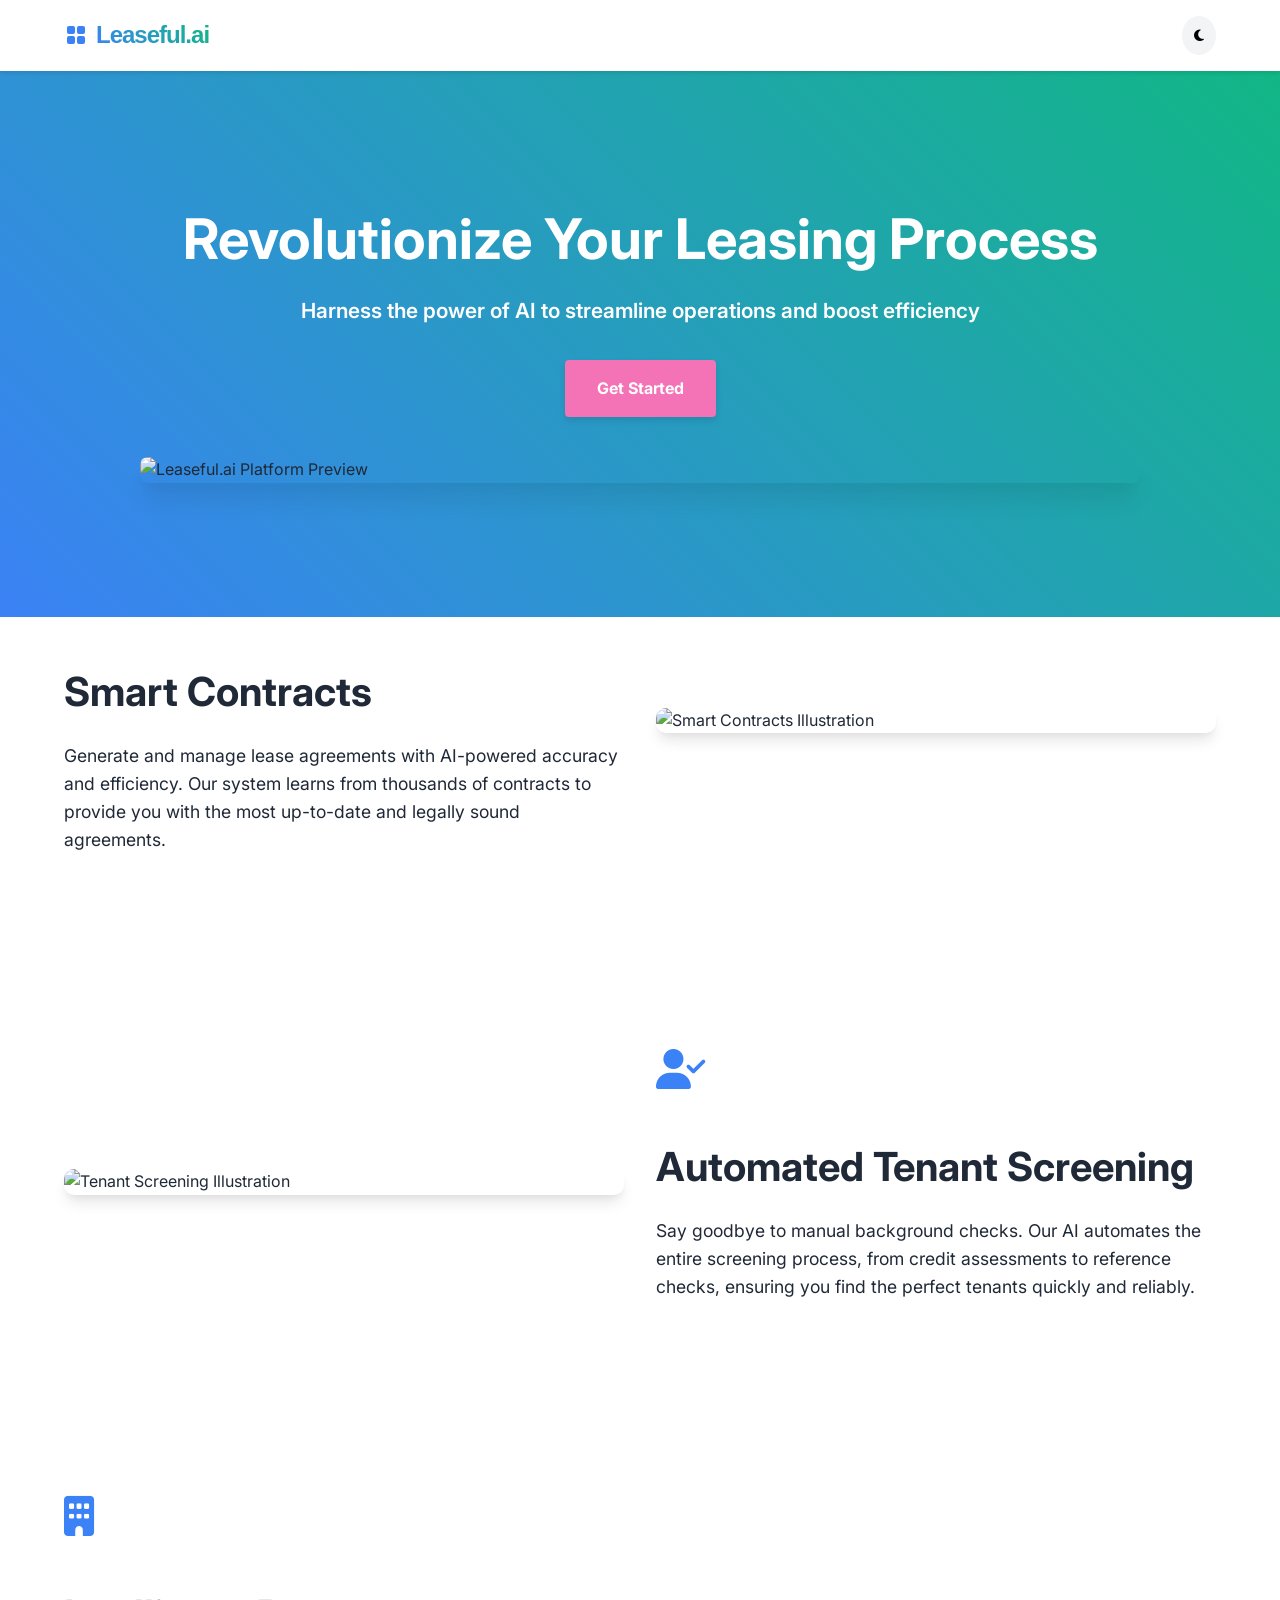
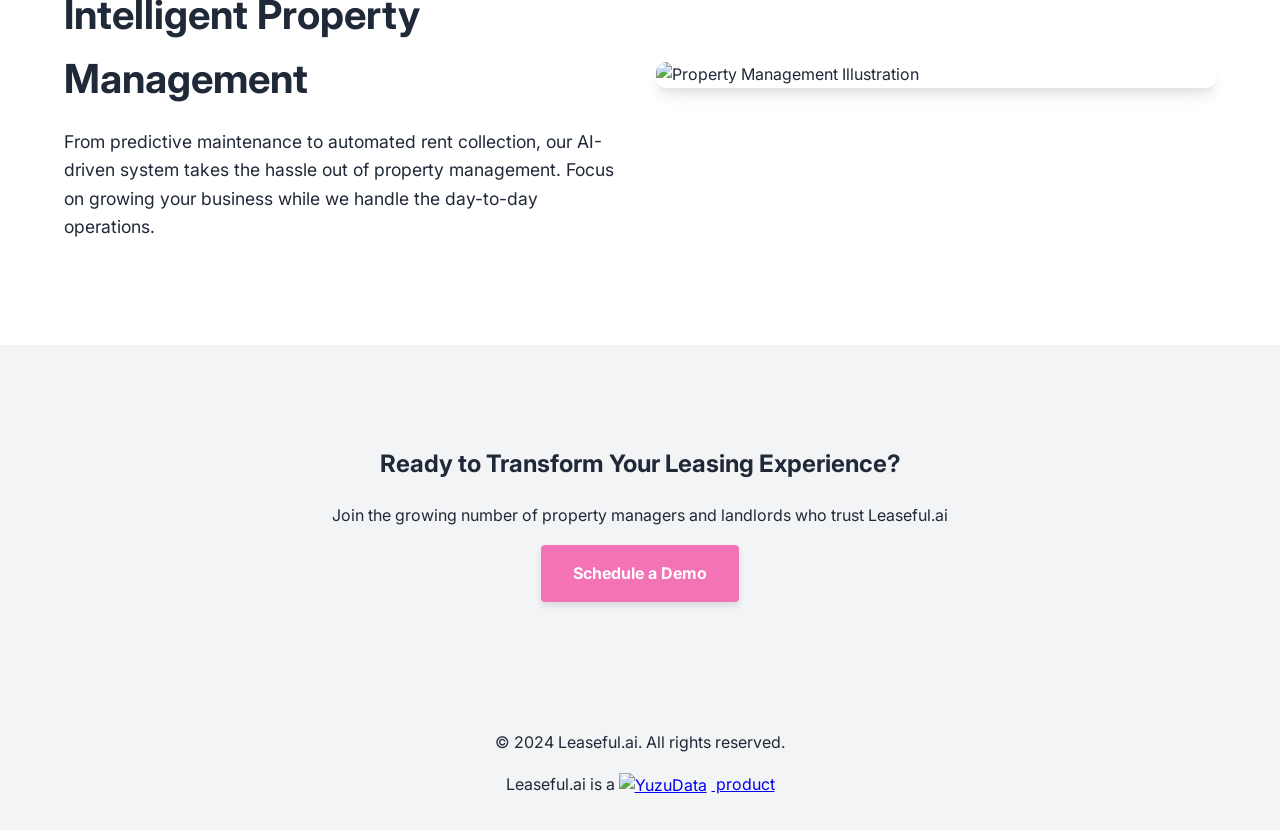
==== index.html @ 14f5ea48 "adding yuzu logo at bottom" ====
<!DOCTYPE html>
<html lang="en">
<head>
    <meta charset="UTF-8">
    <meta name="viewport" content="width=device-width, initial-scale=1.0">
    <title>Leaseful.ai - Revolutionizing Leasing with AI</title>
    <link href="https://fonts.googleapis.com/css2?family=Inter:wght@400;600;700&display=swap" rel="stylesheet">
    <link rel="stylesheet" href="https://cdnjs.cloudflare.com/ajax/libs/font-awesome/6.4.0/css/all.min.css">
    <link rel="stylesheet" href="leaseful_static.css">
</head>
<body>
    <header>
        <nav class="container">
            <div class="logo">
                <svg width="24" height="24" viewBox="0 0 24 24" fill="none" xmlns="https://www.w3.org/2000/svg">
                    <rect x="3" y="3" width="8" height="8" rx="2" fill="#3B82F6"/>
                    <rect x="13" y="3" width="8" height="8" rx="2" fill="#3B82F6" fillOpacity="0.6"/>
                    <rect x="3" y="13" width="8" height="8" rx="2" fill="#3B82F6" fillOpacity="0.6"/>
                    <rect x="13" y="13" width="8" height="8" rx="2" fill="#3B82F6" fillOpacity="0.3"/>
                </svg>
                <span class="logo-text">Leaseful.ai</span>
            </div>
            <button class="mobile-menu-toggle" aria-label="Toggle mobile menu">
                <i class="fas fa-bars"></i>
            </button>
            <div class="nav-links">
                <!-- <a href="#features">Features</a> -->
                <!-- <a href="#about">About</a> -->
                <!-- <a href="#pricing">Pricing</a> -->
                <!-- <a href="#contact">Contact</a> -->
            </div>
            <button id="darkModeToggle" aria-label="Toggle dark mode">
                <i class="fas fa-moon"></i>
            </button>
        </nav>
    </header>

    <main>
        <section class="hero">
            <div class="container hero-content">
                <h1>Revolutionize Your Leasing Process</h1>
                <p>Harness the power of AI to streamline operations and boost efficiency</p>
                <a href="#" class="cta-button">Get Started</a>
            </div>
        </section>

        <section class="platform-preview">
            <div class="container">
                <img src="https://placehold.co/1200x675?text=Leaseful.ai+Platform+Preview" alt="Leaseful.ai Platform Preview" class="platform-screenshot">
            </div>
        </section>

        <section id="features">
            <div class="container">

                <div class="feature">
                    <div class="feature-content">
                        <div class="feature-icon"><i class="fas fa-file-contract"></i></div>
                        <h2>Smart Contracts</h2>
                        <p>Generate and manage lease agreements with AI-powered accuracy and efficiency. Our system learns from thousands of contracts to provide you with the most up-to-date and legally sound agreements.</p>
                    </div>
                    <div class="feature-image">
                        <img src="https://placehold.co/600x400?text=Smart+Contracts+Illustration" alt="Smart Contracts Illustration">
                    </div>
                </div>

                <div class="feature">
                    <div class="feature-content">
                        <div class="feature-icon"><i class="fas fa-user-check"></i></div>
                        <h2>Automated Tenant Screening</h2>
                        <p>Say goodbye to manual background checks. Our AI automates the entire screening process, from credit assessments to reference checks, ensuring you find the perfect tenants quickly and reliably.</p>
                    </div>
                    <div class="feature-image">
                        <img src="https://placehold.co/600x400?text=Tenant+Screening+Illustration" alt="Tenant Screening Illustration">
                    </div>
                </div>

                <div class="feature">
                    <div class="feature-content">
                        <div class="feature-icon"><i class="fas fa-building"></i></div>
                        <h2>Intelligent Property Management</h2>
                        <p>From predictive maintenance to automated rent collection, our AI-driven system takes the hassle out of property management. Focus on growing your business while we handle the day-to-day operations.</p>
                    </div>
                    <div class="feature-image">
                        <img src="https://placehold.co/600x400?text=Property+Management+Illustration" alt="Property Management Illustration">
                    </div>
                </div>
            </div>
        </section>

        <section class="cta-section">
            <div class="container">
                <h2>Ready to Transform Your Leasing Experience?</h2>
                <p>Join the growing number of property managers and landlords who trust Leaseful.ai</p>
                <a href="#" class="cta-button">Schedule a Demo</a>
            </div>
        </section>
    </main>

    <footer>
        <div class="container">
            <p>&copy; 2024 Leaseful.ai. All rights reserved.</p>
        </div>
        <div class="footer-brand">
            <div class="container">
                Leaseful.ai is a <a href="https://yuzudata.com"><img src="leaseful_static/yuzu_logo_white.svg" alt="YuzuData" class="yuzu-logo"> product</a>
            </div>
        </div>
    </footer>

    <script>
        const darkModeToggle = document.getElementById('darkModeToggle');
        const icon = darkModeToggle.querySelector('i');
        const mobileMenuToggle = document.querySelector('.mobile-menu-toggle');
        const navLinks = document.querySelector('.nav-links');

        darkModeToggle.addEventListener('click', () => {
            document.body.classList.toggle('dark-mode');
            icon.classList.toggle('fa-moon');
            icon.classList.toggle('fa-sun');
        });

        mobileMenuToggle.addEventListener('click', () => {
            navLinks.classList.toggle('active');
        });

        // Close mobile menu when a link is clicked
        navLinks.querySelectorAll('a').forEach(link => {
            link.addEventListener('click', () => {
                navLinks.classList.remove('active');
            });
        });

        // Smooth scrolling for anchor links
        document.querySelectorAll('a[href^="#"]').forEach(anchor => {
            anchor.addEventListener('click', function (e) {
                e.preventDefault();
                document.querySelector(this.getAttribute('href')).scrollIntoView({
                    behavior: 'smooth'
                });
            });
        });
    </script>
</body>
</html>
---- leaseful_static.css ----
:root {
    --primary-color: #3B82F6;
    --secondary-color: #10B981;
    --accent-color: #F472B6;
    --bg-color: #ffffff;
    --text-color: #1F2937;
    --card-bg-color: #F3F4F6;
    --spacing-unit: 8px;
}
@import url('https://fonts.googleapis.com/css2?family=Montserrat:wght@700&display=swap');

.logo {
    display: flex;
    align-items: center;
    gap: 8px;
}

.logo-icon {
  color: #3B82F6; /* Adjust this color as needed */
}

.logo-text {
    font-family: 'Montserrat', sans-serif;
    font-weight: 700;
    font-size: 1.5rem;
    letter-spacing: -1px;
    background: linear-gradient(45deg, #3B82F6, #10B981);
    -webkit-background-clip: text;
    -webkit-text-fill-color: transparent;
    background-clip: text;
    color: transparent;
}

/* Optional: Add hover effect */
.logo:hover .logo-icon {
    transform: rotate(-5deg);
}

.logo:hover .logo-text {
    text-shadow: 1px 1px 1px rgba(0,0,0,0.1);
}

/* Transition for smooth hover effect */
.logo-icon, .logo-text {
    transition: all 0.3s ease;
}


/* Hover effect */
.logo:hover .logo-icon {
    transform: rotate(-5deg);
}

.logo:hover .logo-text {
    text-shadow: 1px 1px 1px rgba(0,0,0,0.1);
}

/* Transition for smooth hover effect */
.logo-icon, .logo-text {
    transition: all 0.3s ease;
}
body.dark-mode {
    --bg-color: #111827;
    --text-color: #F9FAFB;
    --card-bg-color: #1F2937;
}
body {
    font-family: 'Inter', sans-serif;
    background-color: var(--bg-color);
    color: var(--text-color);
    line-height: 1.6;
    margin: 0;
    padding: 0;
    transition: background-color 0.3s, color 0.3s;
}
.container {
    width: 90%;
    max-width: 1200px;
    margin: 0 auto;
    padding: 0 calc(var(--spacing-unit) * 2);
}
header {
    padding: calc(var(--spacing-unit) * 2) 0;
    position: fixed;
    width: 100%;
    top: 0;
    background-color: var(--bg-color);
    z-index: 1000;
    box-shadow: 0 2px 4px rgba(0,0,0,0.1);
}
nav {
    display: flex;
    justify-content: space-between;
    align-items: center;
}
.logo {
    color: var(--primary-color);
    font-size: 1.5rem;
    font-weight: bold;
}
.nav-links {
    display: flex;
    gap: calc(var(--spacing-unit) * 3);
}
.nav-links a {
    color: var(--text-color);
    text-decoration: none;
    transition: color 0.3s;
    font-weight: 600;
}
.nav-links a:hover {
    color: var(--primary-color);
}
#darkModeToggle {
    background-color: var(--card-bg-color);
    border: none;
    padding: calc(var(--spacing-unit) * 1.5);
    border-radius: 50%;
    cursor: pointer;
    transition: background-color 0.3s;
}
#darkModeToggle:hover {
    background-color: var(--secondary-color);
    color: white;
}
.hero {
    padding: calc(var(--spacing-unit) * 20) 0 calc(var(--spacing-unit) * 25);
    text-align: center;
    background: linear-gradient(45deg, var(--primary-color), var(--secondary-color));
    color: white;
    position: relative;
    overflow: visible;
}
.hero::before {
    content: "";
    position: absolute;
    top: 0;
    left: 0;
    right: 0;
    bottom: 0;
    background: url('data:image/svg+xml;utf8,<svg xmlns="https://www.w3.org/2000/svg" viewBox="0 0 100 100"><circle cx="50" cy="50" r="40" fill="rgba(255,255,255,0.1)"/></svg>') 0 0/100px 100px;
    opacity: 0.5;
    pointer-events: none;
}
.hero-content {
    position: relative;
    z-index: 1;
}
.hero h1, .hero p, .hero .cta-button {
    position: relative; /* Add this line */
    z-index: 1; /* Add this line */
}
.hero h1 {
    font-size: 3.5rem;
    margin-bottom: calc(var(--spacing-unit) * 2);
    font-weight: 700;
    line-height: 1.2;
}
.hero p {
    font-size: 1.3rem;
    margin-bottom: calc(var(--spacing-unit) * 4);
    font-weight: 600;
}
.cta-button {
    display: inline-block;
    background-color: var(--accent-color);
    color: white;
    padding: calc(var(--spacing-unit) * 2) calc(var(--spacing-unit) * 4);
    text-decoration: none;
    border-radius: 0.25rem;
    transition: all 0.3s;
    font-weight: bold;
    box-shadow: 0 4px 6px rgba(0,0,0,0.1);
}
.cta-button:hover {
    background-color: #E11D48;
    transform: translateY(-2px);
    box-shadow: 0 6px 8px rgba(0,0,0,0.15);
}
.platform-preview {
    position: relative;
    z-index: 10;
    margin-top: calc(var(--spacing-unit) * -20); /* Pull the image up into the hero section */
}

.platform-screenshot {
    width: 100%;
    max-width: 1000px;
    height: auto;
    border-radius: 8px;
    box-shadow: 0 20px 25px -5px rgba(0, 0, 0, 0.1), 0 10px 10px -5px rgba(0, 0, 0, 0.04);
    transition: transform 0.3s ease-in-out;
    display: block; /* Ensure it's a block-level element */
    margin: 0 auto; /* Center the image */
}

.platform-screenshot:hover {
    transform: translateY(-10px);
}
.feature {
    display: flex;
    align-items: center;
    padding: calc(var(--spacing-unit) * 10) 0;
    max-width: 1200px;
    margin: 0 auto;
    gap: calc(var(--spacing-unit) * 4); /* Add space between content and image */
}
.feature:nth-child(even) {
    flex-direction: row-reverse;
}
.feature-content, .feature-image {
    flex: 1;
    max-width: 50%;
}
.feature-image img {
    max-width: 100%;
    height: auto;
    display: block;
    border-radius: 10px;
    box-shadow: 0 10px 15px -3px rgba(0, 0, 0, 0.1), 0 4px 6px -2px rgba(0, 0, 0, 0.05);
    transition: transform 0.3s ease-in-out;
}
.feature-image img:hover {
    transform: scale(1.05);
}
.feature h2 {
    font-size: 2.5rem;
    margin-bottom: calc(var(--spacing-unit) * 2);
    font-weight: 700;
}
.feature p {
    font-size: 1.1rem;
    margin-bottom: calc(var(--spacing-unit) * 3);
}
.feature-icon {
    font-size: 2.5rem;
    color: var(--primary-color);
    margin-bottom: calc(var(--spacing-unit) * 2);
}
.cta-section {
    background-color: var(--card-bg-color);
    padding: calc(var(--spacing-unit) * 10) 0;
    text-align: center;
}
footer {
    background-color: var(--card-bg-color);
    padding: calc(var(--spacing-unit) * 4) 0;
    text-align: center;
}
.mobile-menu-toggle {
    display: none;
    background: none;
    border: none;
    font-size: 1.5rem;
    color: var(--text-color);
    cursor: pointer;
}
.footer-brand img.yuzu-logo {
    height: 10px; 
    width: auto; 
    margin-right: 5px;
    vertical-align: middle;
}

@media (max-width: 768px) {
    .nav-links {
        display: none;
        flex-direction: column;
        position: absolute;
        top: 100%;
        left: 0;
        right: 0;
        background-color: var(--bg-color);
        padding: calc(var(--spacing-unit) * 2);
        box-shadow: 0 4px 6px rgba(0,0,0,0.1);
    }
    .nav-links.active {
        display: flex;
    }
    .mobile-menu-toggle {
        display: block;
    }
    .hero {
        padding: calc(var(--spacing-unit) * 15) 0 calc(var(--spacing-unit) * 20);
    }
    .hero h1 {
        font-size: 2.5rem;
    }
    .hero p {
        font-size: 1.1rem;
    }
}


@media (max-width: 768px) {
    .platform-preview {
        margin-top: -25px; /* Further reduced for mobile */
        margin-bottom: 25px;
    }
}
@media (max-width: 768px) {
    .feature {
        flex-direction: column;
        padding: calc(var(--spacing-unit) * 5) 0;
    }

    .feature:nth-child(even) {
        flex-direction: column;
    }

    .feature-content, .feature-image {
        max-width: 100%;
        padding: calc(var(--spacing-unit) * 2) 0;
    }
}
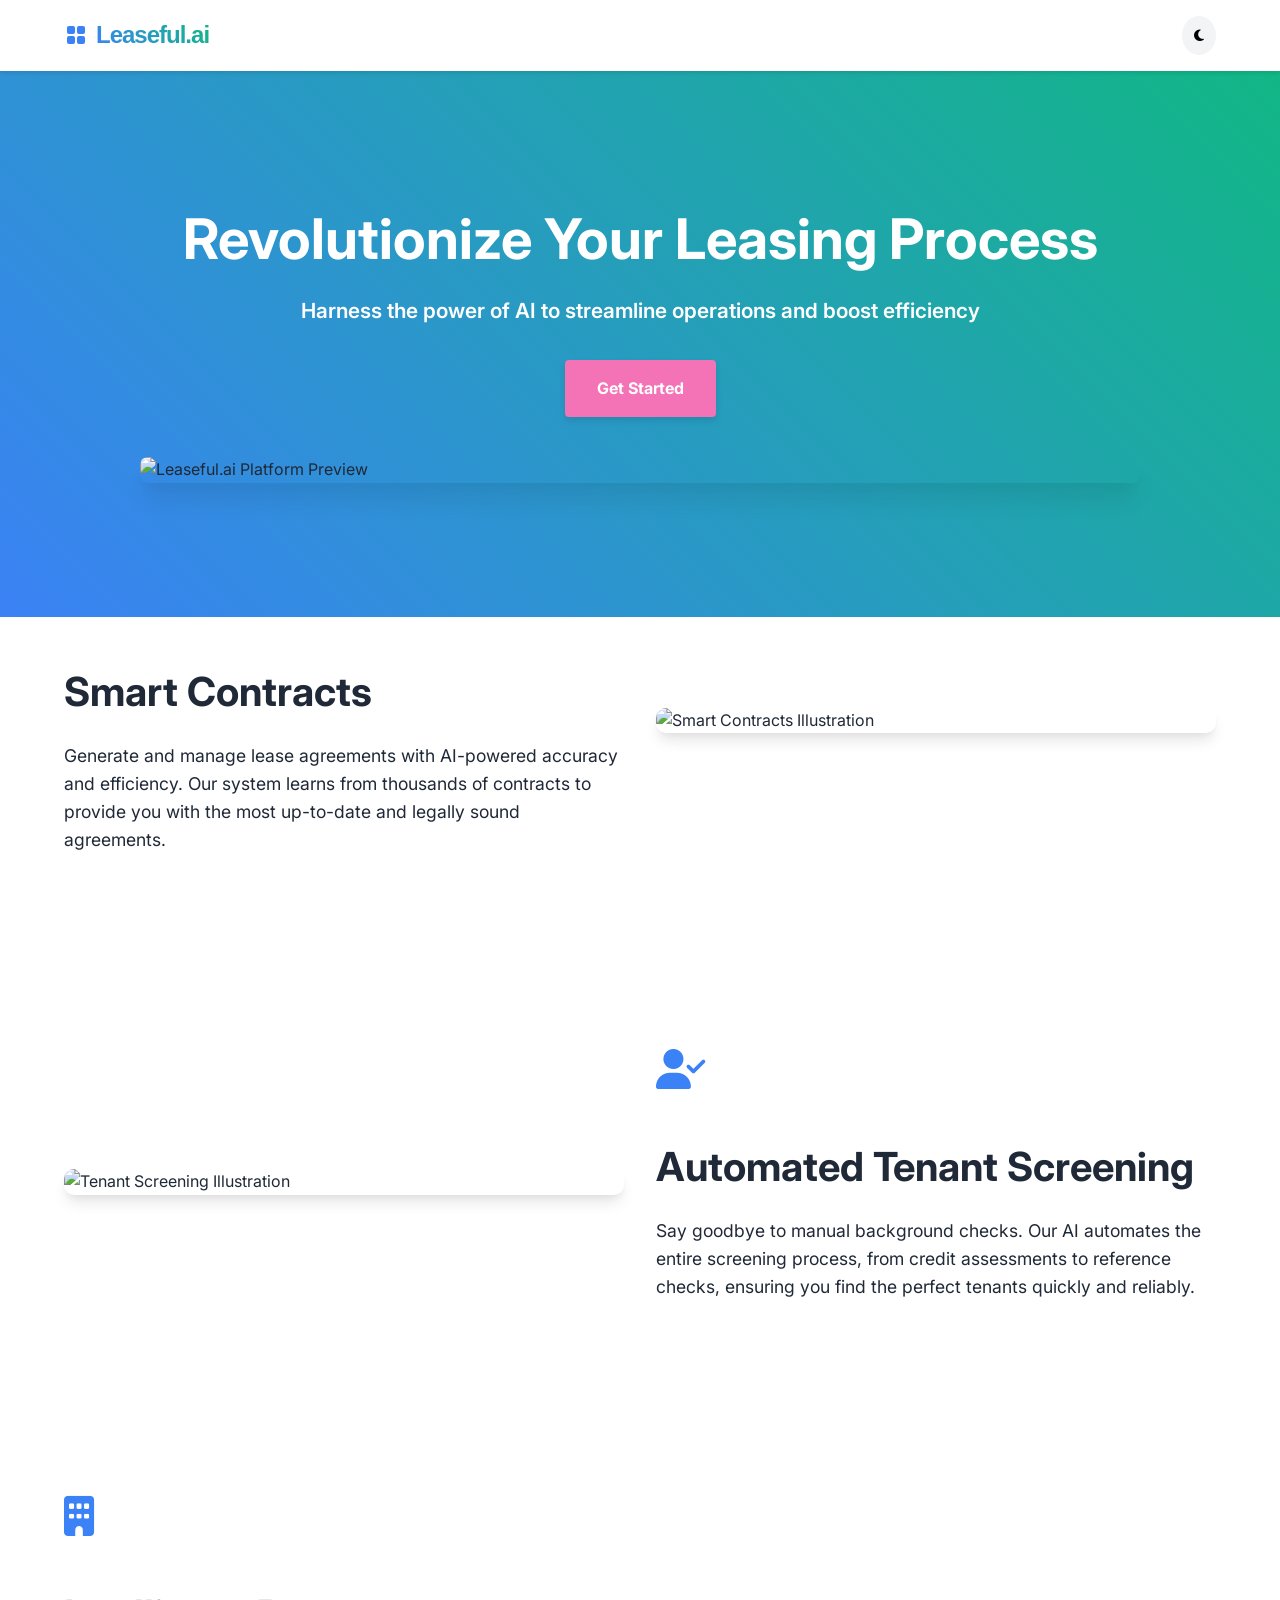
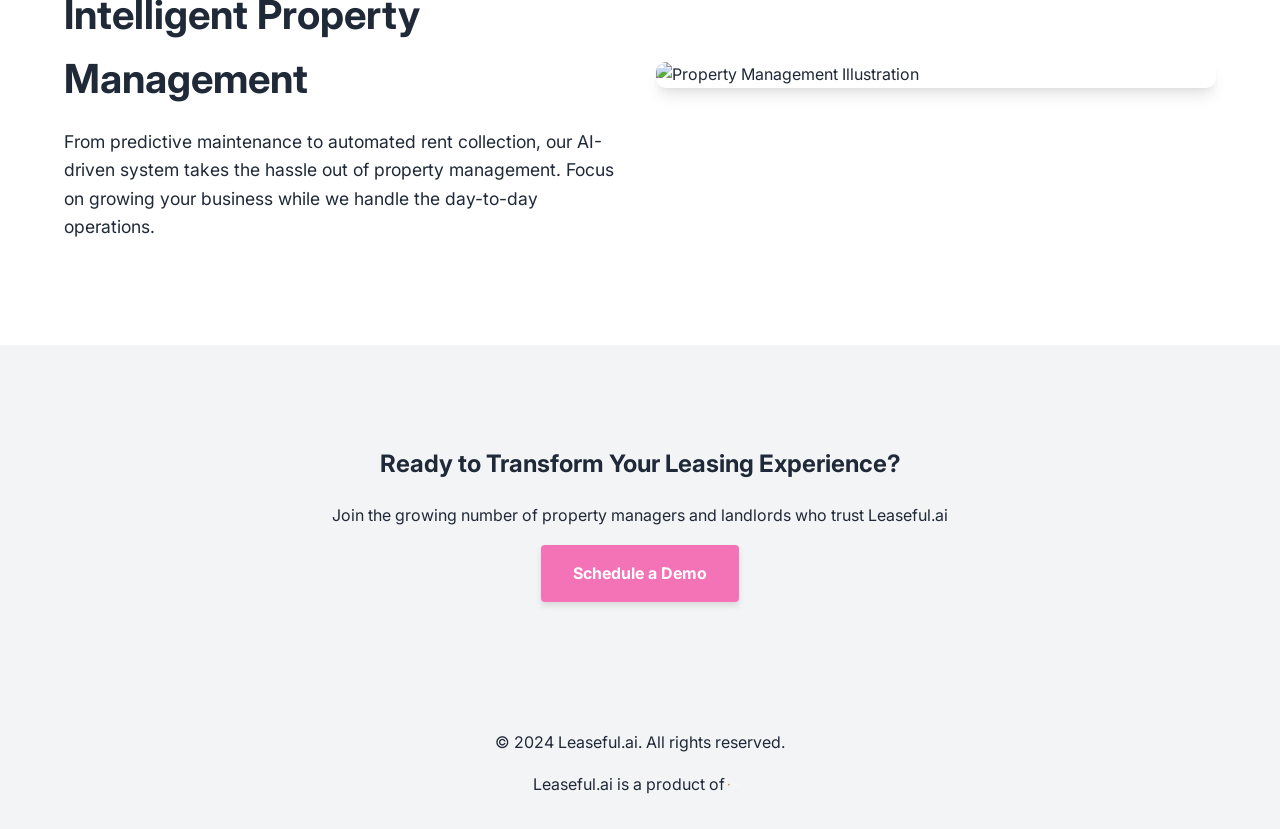
==== commit 5a35d9ab: "fix to yuzu logo" ====
--- a/index.html
+++ b/index.html
@@ -103,7 +103,7 @@
         </div>
         <div class="footer-brand">
             <div class="container">
-                Leaseful.ai is a <a href="https://yuzudata.com"><img src="leaseful_static/yuzu_logo_white.svg" alt="YuzuData" class="yuzu-logo"> product</a>
+                Leaseful.ai is a product of<a href="https://yuzudata.com"><img src="yuzu_logo_white.svg" alt="YuzuData" class="yuzu-logo"></a>
             </div>
         </div>
     </footer>
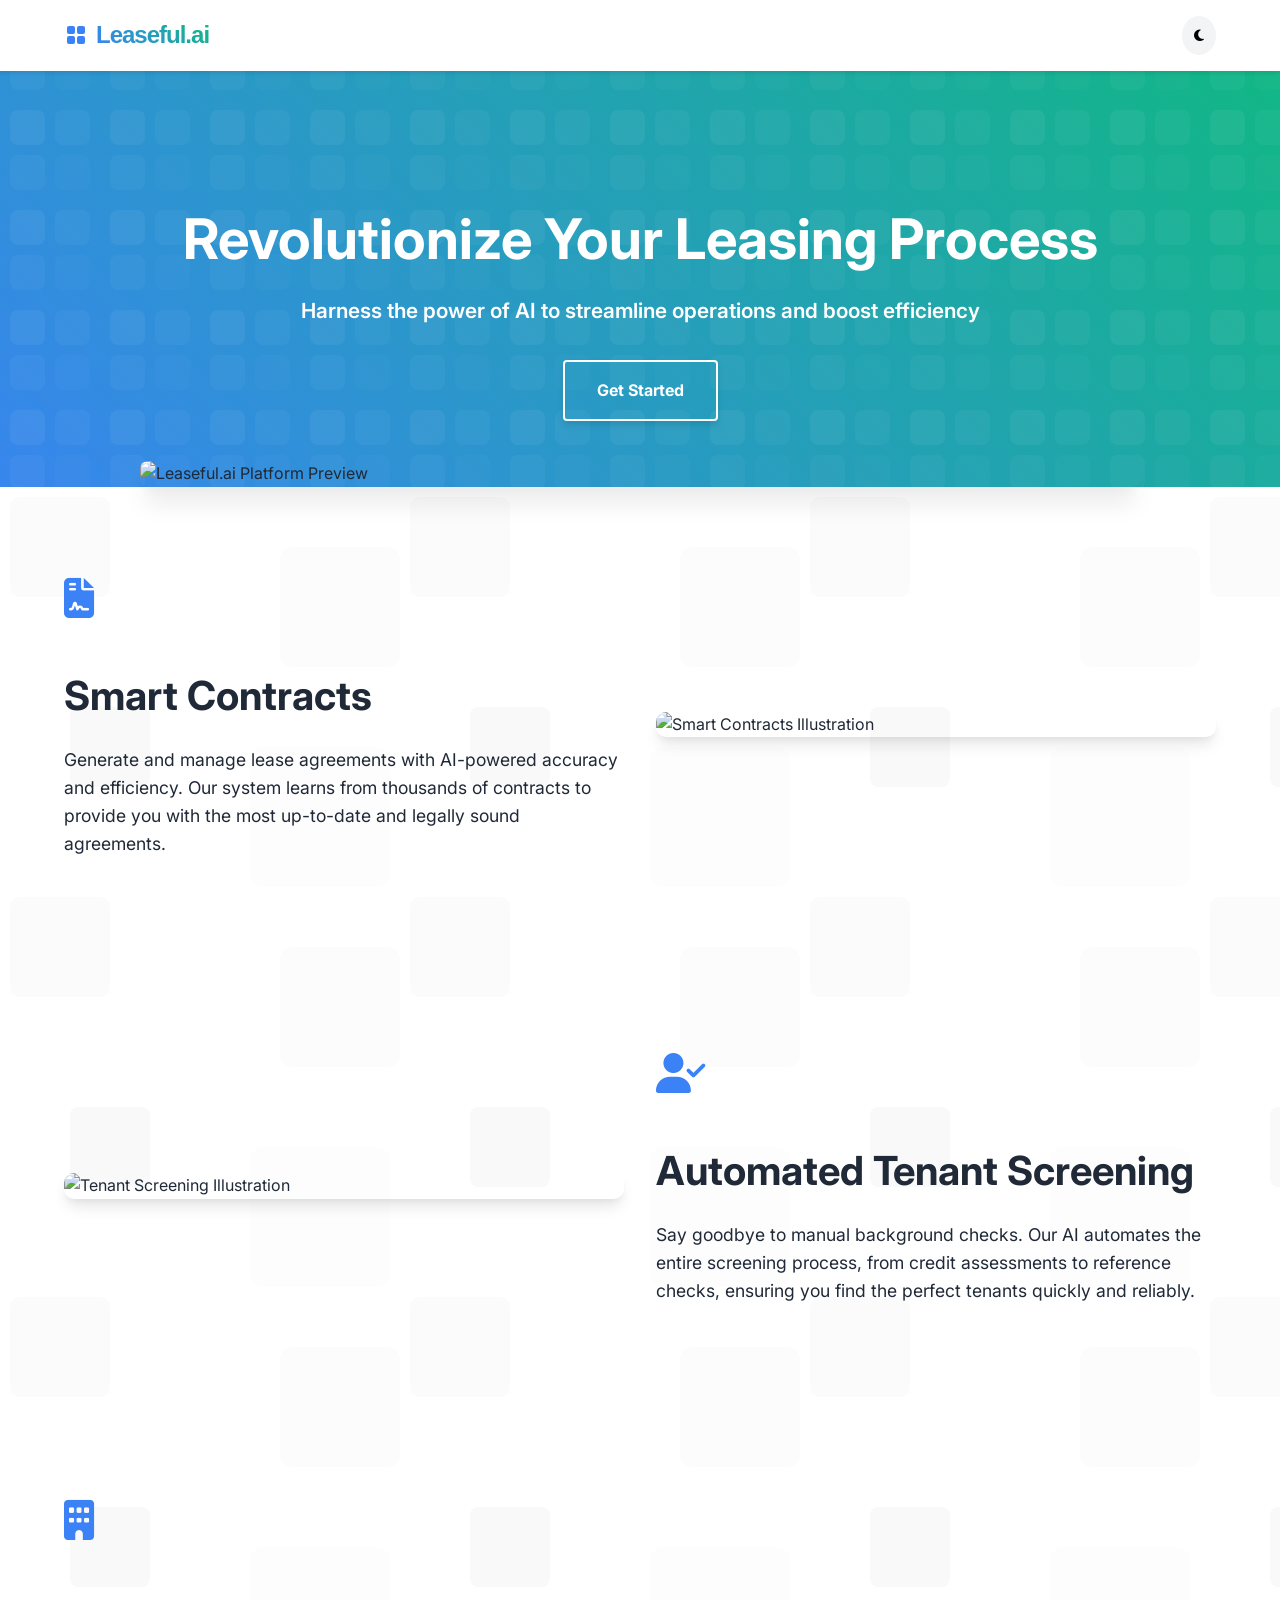
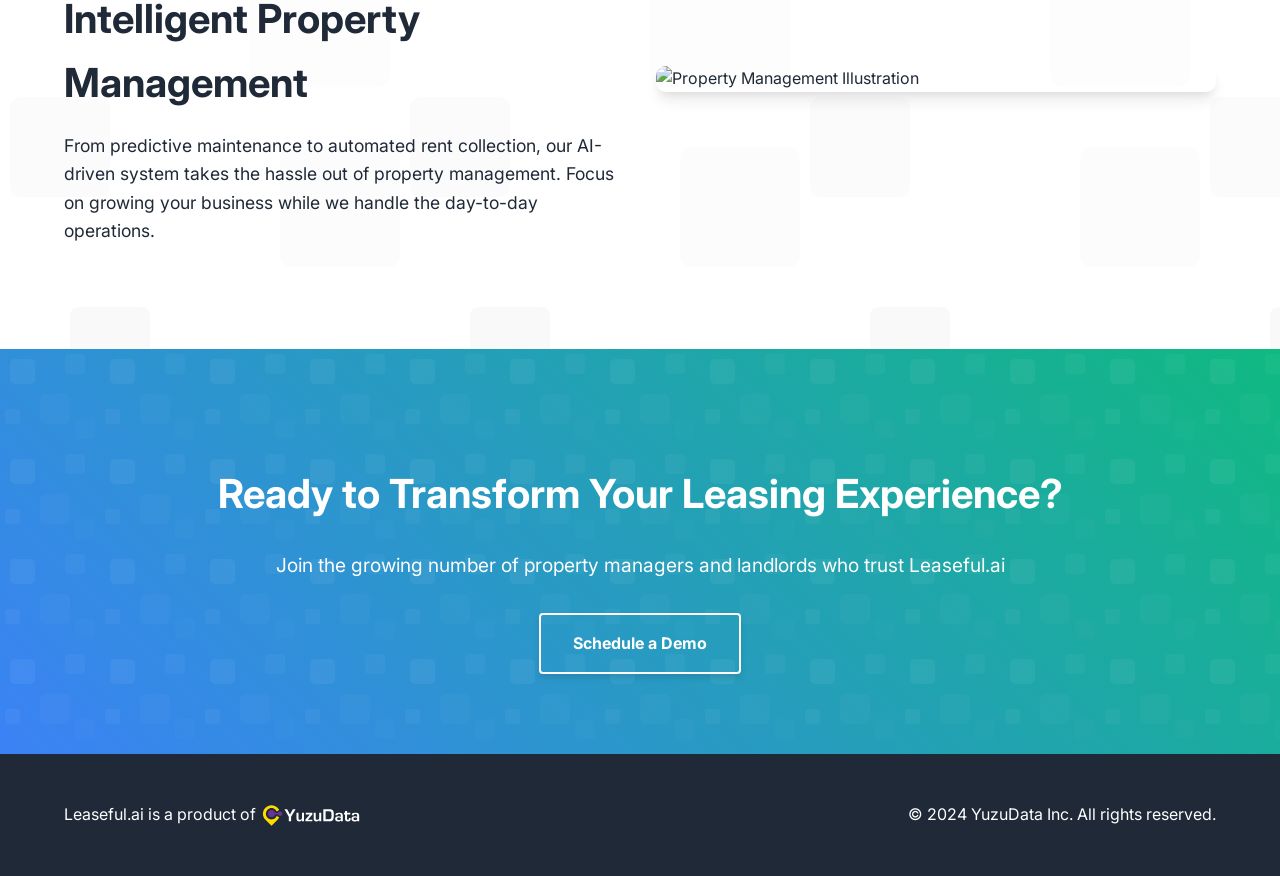
==== commit bc294299: "design updates to footer, background, and more" ====
--- a/index.html
+++ b/index.html
@@ -50,7 +50,7 @@
             </div>
         </section>
 
-        <section id="features">
+        <section id="features" class="features-section">
             <div class="container">
 
                 <div class="feature">
@@ -96,18 +96,23 @@
             </div>
         </section>
     </main>
-
     <footer>
-        <div class="container">
-            <p>&copy; 2024 Leaseful.ai. All rights reserved.</p>
-        </div>
+        <!-- <div class="footer-main">
+            <div class="container">
+                <p>Made with ❤️ in San Francisco</p>
+            </div>
+        </div> -->
         <div class="footer-brand">
             <div class="container">
-                Leaseful.ai is a product of<a href="https://yuzudata.com"><img src="yuzu_logo_white.svg" alt="YuzuData" class="yuzu-logo"></a>
+                <div class="footer-brand-item">
+                    Leaseful.ai is a product of<a href="https://yuzudata.com"><img src="yuzu_logo_white.svg" alt="YuzuData" class="yuzu-logo"></a>
+                </div>
+                <div class="footer-brand-item">
+                    <p>&copy; 2024 YuzuData Inc. All rights reserved.</p>
+                </div>
             </div>
         </div>
     </footer>
-
     <script>
         const darkModeToggle = document.getElementById('darkModeToggle');
         const icon = darkModeToggle.querySelector('i');
--- a/leaseful_static.css
+++ b/leaseful_static.css
@@ -131,6 +131,7 @@
     position: relative;
     overflow: visible;
 }
+
 .hero::before {
     content: "";
     position: absolute;
@@ -138,13 +139,15 @@
     left: 0;
     right: 0;
     bottom: 0;
-    background: url('data:image/svg+xml;utf8,<svg xmlns="https://www.w3.org/2000/svg" viewBox="0 0 100 100"><circle cx="50" cy="50" r="40" fill="rgba(255,255,255,0.1)"/></svg>') 0 0/100px 100px;
+    background-image: url("bkg_ptn_1.svg");
+    background-size: 100px 100px;
     opacity: 0.5;
-    pointer-events: none;
-}
-.hero-content {
-    position: relative;
     z-index: 1;
+}
+
+.hero .container {
+    position: relative;
+    z-index: 2;
 }
 .hero h1, .hero p, .hero .cta-button {
     position: relative; /* Add this line */
@@ -197,6 +200,30 @@
 .platform-screenshot:hover {
     transform: translateY(-10px);
 }
+
+.features-section {
+    position: relative;
+    background-color: var(--bg-color);
+    overflow: hidden;
+}
+
+.features-section::before {
+    content: "";
+    position: absolute;
+    top: 0;
+    left: 0;
+    right: 0;
+    bottom: 0;
+    background-image: url("bkg_ptn_5.svg");
+    background-size: 400px 400px;
+    opacity: 0.7;
+    z-index: 1;
+}
+
+.features-section .container {
+    position: relative;
+    z-index: 2;
+}
 .feature {
     display: flex;
     align-items: center;
@@ -238,15 +265,103 @@
     margin-bottom: calc(var(--spacing-unit) * 2);
 }
 .cta-section {
-    background-color: var(--card-bg-color);
+    background: linear-gradient(45deg, var(--primary-color), var(--secondary-color));
+    color: white;
     padding: calc(var(--spacing-unit) * 10) 0;
     text-align: center;
-}
-footer {
+    position: relative;
+    overflow: hidden;
+}
+
+.cta-section::before {
+    content: "";
+    position: absolute;
+    top: 0;
+    left: 0;
+    right: 0;
+    bottom: 0;
+    background-image: url("bkg_ptn_4.svg");
+    background-size: 100px 100px;
+    opacity: 0.5;
+    z-index: 1;
+}
+
+.cta-section .container {
+    position: relative;
+    z-index: 2;
+}
+
+.cta-section h2 {
+    font-size: 2.5rem;
+    margin-bottom: calc(var(--spacing-unit) * 3);
+}
+
+.cta-section p {
+    font-size: 1.2rem;
+    margin-bottom: calc(var(--spacing-unit) * 4);
+}
+
+.cta-button {
+    display: inline-block;
+    background-color: transparent;
+    color: white;
+    padding: calc(var(--spacing-unit) * 2) calc(var(--spacing-unit) * 4);
+    text-decoration: none;
+    border-radius: 0.25rem;
+    transition: all 0.3s;
+    font-weight: bold;
+    border: 2px solid white;
+    box-shadow: 0 4px 6px rgba(0,0,0,0.1);
+}
+
+.cta-button:hover {
+    background-color: rgba(255,255,255,0.1);
+    transform: translateY(-2px);
+    box-shadow: 0 6px 8px rgba(0,0,0,0.15);
+}
+.footer-main {
     background-color: var(--card-bg-color);
     padding: calc(var(--spacing-unit) * 4) 0;
     text-align: center;
 }
+.footer-brand {
+    background-color:#1F2937;
+    color:white;
+    padding: calc(var(--spacing-unit) * 4) 0;
+}
+.footer-brand .container {
+    display: flex;
+    justify-content: space-between;
+    align-items: center;
+}
+
+.footer-brand-item {
+    flex: 1;
+    display:flex;
+    align-items: center;
+    gap: 5px;
+}
+.footer-brand-item:first-child {
+    justify-content: flex-start;
+}
+.footer-brand-item:last-child {
+    justify-content: flex-end;
+}
+.footer-brand a {
+    color: var(--bg-color);
+    text-decoration: none;
+    display: inline-flex;
+    align-items: center;
+}
+.footer-brand img.yuzu-logo {
+    height: 35px;
+    width: auto;
+    vertical-align: middle;
+    margin-left: -15px;
+}
+
+
+
 .mobile-menu-toggle {
     display: none;
     background: none;
@@ -255,12 +370,7 @@
     color: var(--text-color);
     cursor: pointer;
 }
-.footer-brand img.yuzu-logo {
-    height: 10px; 
-    width: auto; 
-    margin-right: 5px;
-    vertical-align: middle;
-}
+
 
 @media (max-width: 768px) {
     .nav-links {
@@ -312,4 +422,16 @@
         max-width: 100%;
         padding: calc(var(--spacing-unit) * 2) 0;
     }
+}
+@media (max-width: 768px) {
+    .footer-brand .container {
+        flex-direction: column;
+        gap: calc(var(--spacing-unit) * 2);
+    }
+
+    .footer-brand-item,
+    .footer-brand-item:first-child,
+    .footer-brand-item:last-child {
+        text-align: center;
+    }
 }
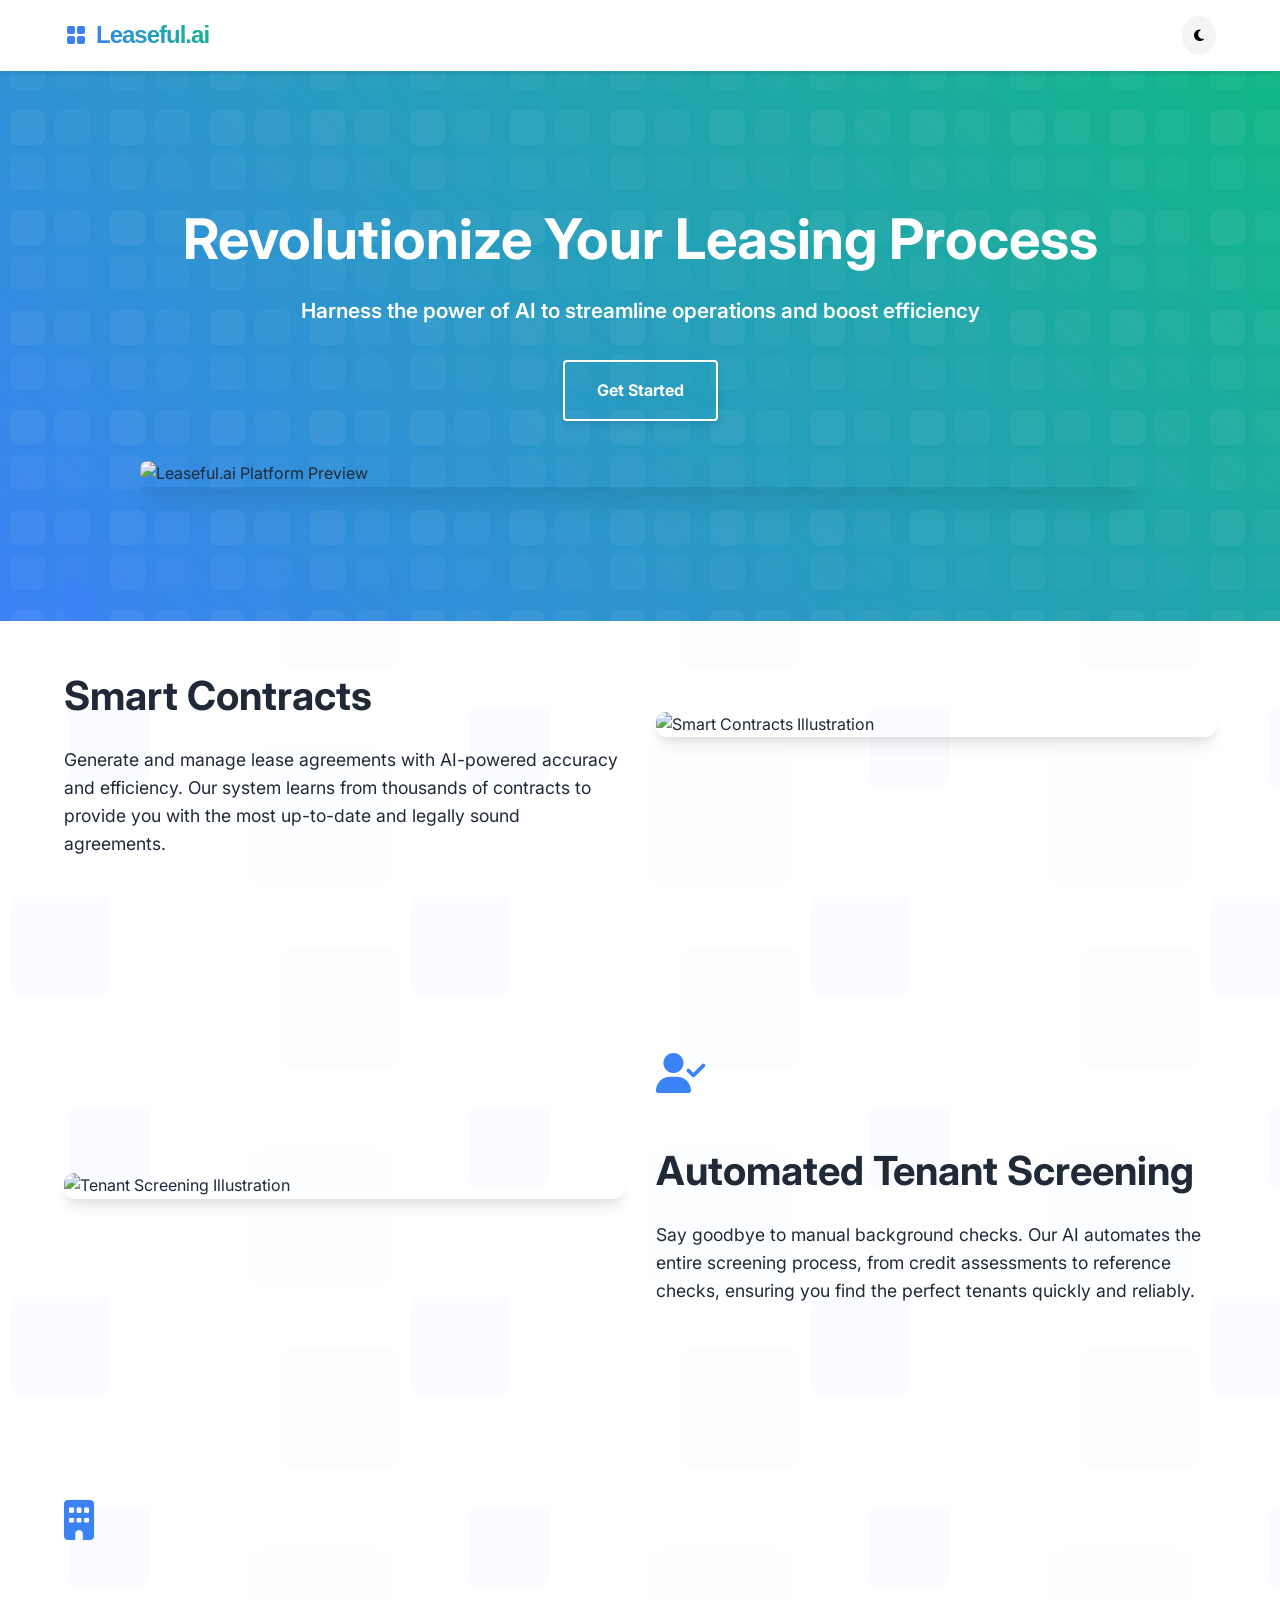
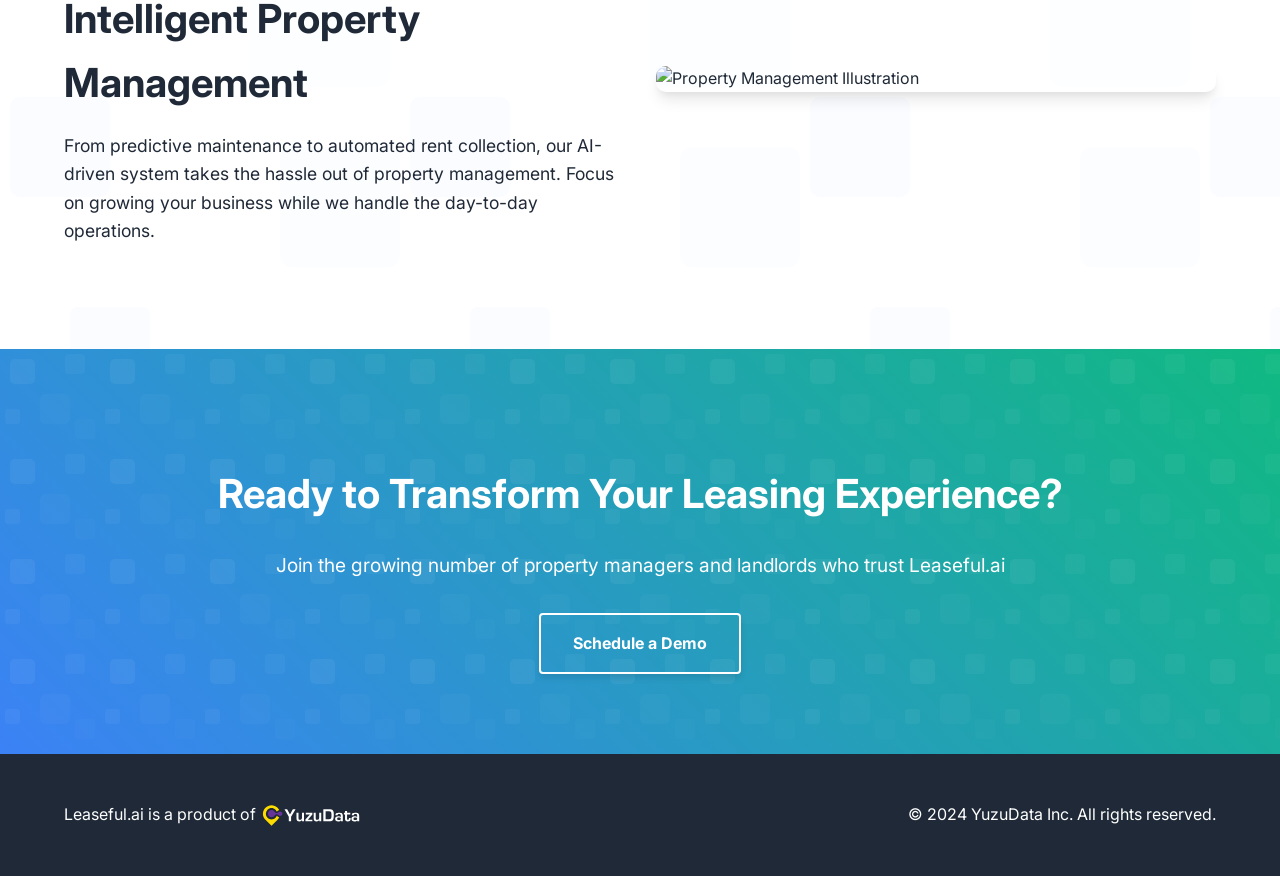
==== commit c2509ac6: "various style and design fixes" ====
--- a/index.html
+++ b/index.html
@@ -6,7 +6,8 @@
     <title>Leaseful.ai - Revolutionizing Leasing with AI</title>
     <link href="https://fonts.googleapis.com/css2?family=Inter:wght@400;600;700&display=swap" rel="stylesheet">
     <link rel="stylesheet" href="https://cdnjs.cloudflare.com/ajax/libs/font-awesome/6.4.0/css/all.min.css">
-    <link rel="stylesheet" href="leaseful_static.css">
+    <link rel="stylesheet" href="style.css">
+    <script src="script.js" defer></script>
 </head>
 <body>
     <header>
@@ -114,37 +115,7 @@
         </div>
     </footer>
     <script>
-        const darkModeToggle = document.getElementById('darkModeToggle');
-        const icon = darkModeToggle.querySelector('i');
-        const mobileMenuToggle = document.querySelector('.mobile-menu-toggle');
-        const navLinks = document.querySelector('.nav-links');
 
-        darkModeToggle.addEventListener('click', () => {
-            document.body.classList.toggle('dark-mode');
-            icon.classList.toggle('fa-moon');
-            icon.classList.toggle('fa-sun');
-        });
-
-        mobileMenuToggle.addEventListener('click', () => {
-            navLinks.classList.toggle('active');
-        });
-
-        // Close mobile menu when a link is clicked
-        navLinks.querySelectorAll('a').forEach(link => {
-            link.addEventListener('click', () => {
-                navLinks.classList.remove('active');
-            });
-        });
-
-        // Smooth scrolling for anchor links
-        document.querySelectorAll('a[href^="#"]').forEach(anchor => {
-            anchor.addEventListener('click', function (e) {
-                e.preventDefault();
-                document.querySelector(this.getAttribute('href')).scrollIntoView({
-                    behavior: 'smooth'
-                });
-            });
-        });
     </script>
 </body>
 </html>
--- a/style.css
+++ b/style.css
@@ -0,0 +1,446 @@
+:root {
+    --primary-color: #3B82F6;
+    --secondary-color: #10B981;
+    --accent-color: #F472B6;
+    --bg-color: #ffffff;
+    --text-color: #1F2937;
+    --card-bg-color: #F3F4F6;
+    --spacing-unit: 8px;
+    --svg-bg-color: rgba(59, 130, 246, 0.1); /* Light blue background for light mode */
+    --svg-pattern-color: rgba(59, 130, 246, 0.5); /* Darker blue pattern for light mode */
+}
+.container {
+    width: 90%;
+    max-width: 1200px;
+    margin: 0 auto;
+    padding: 0 calc(var(--spacing-unit) * 2);
+}
+header {
+    padding: calc(var(--spacing-unit) * 2) 0;
+    position: fixed;
+    width: 100%;
+    top: 0;
+    background-color: var(--bg-color);
+    z-index: 1000;
+    box-shadow: 0 2px 4px rgba(0,0,0,0.1);
+}
+body {
+    font-family: 'Inter', sans-serif;
+    background-color: var(--bg-color);
+    color: var(--text-color);
+    line-height: 1.6;
+    margin: 0;
+    padding: 0;
+    transition: background-color 0.3s, color 0.3s;
+}
+body.dark-mode {
+    --bg-color: #111827;
+    --text-color: #F9FAFB;
+    --card-bg-color: #1F2937;
+    --svg-bg-color: rgba(31, 41, 55, 0.7); /* Dark background for dark mode */
+    --svg-pattern-color: rgba(59, 130, 246, 0.3); /* Lighter blue pattern for dark mode */
+}
+
+@import url('https://fonts.googleapis.com/css2?family=Montserrat:wght@700&display=swap');
+
+.logo {
+    display: flex;
+    align-items: center;
+    gap: 8px;
+}
+
+.logo-icon {
+  color: #3B82F6; /* Adjust this color as needed */
+}
+
+.logo-text {
+    font-family: 'Montserrat', sans-serif;
+    font-weight: 700;
+    font-size: 1.5rem;
+    letter-spacing: -1px;
+    background: linear-gradient(45deg, #3B82F6, #10B981);
+    -webkit-background-clip: text;
+    -webkit-text-fill-color: transparent;
+    background-clip: text;
+    color: transparent;
+}
+
+/* Optional: Add hover effect */
+.logo:hover .logo-icon {
+    transform: rotate(-5deg);
+}
+
+.logo:hover .logo-text {
+    text-shadow: 1px 1px 1px rgba(0,0,0,0.1);
+}
+
+/* Transition for smooth hover effect */
+.logo-icon, .logo-text {
+    transition: all 0.3s ease;
+}
+
+
+/* Hover effect */
+.logo:hover .logo-icon {
+    transform: rotate(-5deg);
+}
+
+.logo:hover .logo-text {
+    text-shadow: 1px 1px 1px rgba(0,0,0,0.1);
+}
+
+/* Transition for smooth hover effect */
+.logo-icon, .logo-text {
+    transition: all 0.3s ease;
+}
+
+nav {
+    display: flex;
+    justify-content: space-between;
+    align-items: center;
+}
+.logo {
+    color: var(--primary-color);
+    font-size: 1.5rem;
+    font-weight: bold;
+}
+.nav-links {
+    display: flex;
+    gap: calc(var(--spacing-unit) * 3);
+}
+.nav-links a {
+    color: var(--text-color);
+    text-decoration: none;
+    transition: color 0.3s;
+    font-weight: 600;
+}
+.nav-links a:hover {
+    color: var(--primary-color);
+}
+#darkModeToggle {
+    background-color: var(--card-bg-color);
+    border: none;
+    padding: calc(var(--spacing-unit) * 1.5);
+    border-radius: 50%;
+    cursor: pointer;
+    transition: background-color 0.3s;
+}
+#darkModeToggle:hover {
+    background-color: var(--secondary-color);
+    color: white;
+}
+.hero {
+    padding: calc(var(--spacing-unit) * 20) 0 calc(var(--spacing-unit) * 25);
+    text-align: center;
+    background: linear-gradient(45deg, var(--primary-color), var(--secondary-color));
+    color: white;
+    position: relative;
+    overflow: visible;
+}
+
+.hero::before {
+    content: "";
+    position: absolute;
+    top: 0;
+    left: 0;
+    right: 0;
+    bottom: 0;
+    background-image: url("bkg_ptn_1.svg");
+    background-size: 100px 100px;
+    opacity: 0.5;
+    z-index: 1;
+}
+
+.hero .container {
+    position: relative;
+    z-index: 2;
+}
+.hero h1, .hero p, .hero .cta-button {
+    position: relative; /* Add this line */
+    z-index: 1; /* Add this line */
+}
+.hero h1 {
+    font-size: 3.5rem;
+    margin-bottom: calc(var(--spacing-unit) * 2);
+    font-weight: 700;
+    line-height: 1.2;
+}
+.hero p {
+    font-size: 1.3rem;
+    margin-bottom: calc(var(--spacing-unit) * 4);
+    font-weight: 600;
+}
+.cta-button {
+    display: inline-block;
+    background-color: var(--accent-color);
+    color: white;
+    padding: calc(var(--spacing-unit) * 2) calc(var(--spacing-unit) * 4);
+    text-decoration: none;
+    border-radius: 0.25rem;
+    transition: all 0.3s;
+    font-weight: bold;
+    box-shadow: 0 4px 6px rgba(0,0,0,0.1);
+}
+.cta-button:hover {
+    background-color: #E11D48;
+    transform: translateY(-2px);
+    box-shadow: 0 6px 8px rgba(0,0,0,0.15);
+}
+.platform-preview {
+    position: relative;
+    z-index: 10;
+    margin-top: calc(var(--spacing-unit) * -20); /* Pull the image up into the hero section */
+}
+
+.platform-screenshot {
+    width: 100%;
+    max-width: 1000px;
+    height: auto;
+    border-radius: 8px;
+    box-shadow: 0 20px 25px -5px rgba(0, 0, 0, 0.1), 0 10px 10px -5px rgba(0, 0, 0, 0.04);
+    transition: transform 0.3s ease-in-out;
+    display: block; /* Ensure it's a block-level element */
+    margin: 0 auto; /* Center the image */
+}
+
+.platform-screenshot:hover {
+    transform: translateY(-10px);
+}
+
+.features-section {
+    position: relative;
+    /* background-color: var(--bg-color); */
+    overflow: hidden;
+}
+
+.features-section::before {
+    content: "";
+    position: absolute;
+    top: 0;
+    left: 0;
+    right: 0;
+    bottom: 0;
+    background-color: var(--svg-bg-color);
+    mask-image: url("bkg_ptn_5.svg");
+    -webkit-mask-image: url("bkg_ptn_5.svg");
+    mask-size: 400px 400px;
+    -webkit-mask-size: 400px 400px;
+    opacity: 0.5;
+    z-index: 1;
+}
+
+.features-section .container {
+    position: relative;
+    z-index: 2;
+}
+.feature {
+    display: flex;
+    align-items: center;
+    padding: calc(var(--spacing-unit) * 10) 0;
+    max-width: 1200px;
+    margin: 0 auto;
+    gap: calc(var(--spacing-unit) * 4); /* Add space between content and image */
+}
+.feature:nth-child(even) {
+    flex-direction: row-reverse;
+}
+.feature-content, .feature-image {
+    flex: 1;
+    max-width: 50%;
+}
+.feature-image img {
+    max-width: 100%;
+    height: auto;
+    display: block;
+    border-radius: 10px;
+    box-shadow: 0 10px 15px -3px rgba(0, 0, 0, 0.1), 0 4px 6px -2px rgba(0, 0, 0, 0.05);
+    transition: transform 0.3s ease-in-out;
+}
+.feature-image img:hover {
+    transform: scale(1.05);
+}
+.feature h2 {
+    font-size: 2.5rem;
+    margin-bottom: calc(var(--spacing-unit) * 2);
+    font-weight: 700;
+}
+.feature p {
+    font-size: 1.1rem;
+    margin-bottom: calc(var(--spacing-unit) * 3);
+}
+.feature-icon {
+    font-size: 2.5rem;
+    color: var(--primary-color);
+    margin-bottom: calc(var(--spacing-unit) * 2);
+}
+.cta-section {
+    background: linear-gradient(45deg, var(--primary-color), var(--secondary-color));
+    color: white;
+    padding: calc(var(--spacing-unit) * 10) 0;
+    text-align: center;
+    position: relative;
+    overflow: hidden;
+}
+
+.cta-section::before {
+    content: "";
+    position: absolute;
+    top: 0;
+    left: 0;
+    right: 0;
+    bottom: 0;
+    background-image: url("bkg_ptn_4.svg");
+    background-size: 100px 100px;
+    opacity: 0.5;
+    z-index: 1;
+}
+
+.cta-section .container {
+    position: relative;
+    z-index: 2;
+}
+
+.cta-section h2 {
+    font-size: 2.5rem;
+    margin-bottom: calc(var(--spacing-unit) * 3);
+}
+
+.cta-section p {
+    font-size: 1.2rem;
+    margin-bottom: calc(var(--spacing-unit) * 4);
+}
+
+.cta-button {
+    display: inline-block;
+    background-color: transparent;
+    color: white;
+    padding: calc(var(--spacing-unit) * 2) calc(var(--spacing-unit) * 4);
+    text-decoration: none;
+    border-radius: 0.25rem;
+    transition: all 0.3s;
+    font-weight: bold;
+    border: 2px solid white;
+    box-shadow: 0 4px 6px rgba(0,0,0,0.1);
+}
+
+.cta-button:hover {
+    background-color: rgba(255,255,255,0.1);
+    transform: translateY(-2px);
+    box-shadow: 0 6px 8px rgba(0,0,0,0.15);
+}
+.footer-main {
+    background-color: var(--card-bg-color);
+    padding: calc(var(--spacing-unit) * 4) 0;
+    text-align: center;
+}
+.footer-brand {
+    background-color:#1F2937;
+    color:white;
+    padding: calc(var(--spacing-unit) * 4) 0;
+}
+.footer-brand .container {
+    display: flex;
+    justify-content: space-between;
+    align-items: center;
+}
+
+.footer-brand-item {
+    flex: 1;
+    display:flex;
+    align-items: center;
+    gap: 5px;
+}
+.footer-brand-item:first-child {
+    justify-content: flex-start;
+}
+.footer-brand-item:last-child {
+    justify-content: flex-end;
+}
+.footer-brand a {
+    color: var(--bg-color);
+    text-decoration: none;
+    display: inline-flex;
+    align-items: center;
+}
+.footer-brand img.yuzu-logo {
+    height: 35px;
+    width: auto;
+    vertical-align: middle;
+    margin-left: -15px;
+}
+
+
+
+.mobile-menu-toggle {
+    display: none;
+    background: none;
+    border: none;
+    font-size: 1.5rem;
+    color: var(--text-color);
+    cursor: pointer;
+}
+
+
+@media (max-width: 768px) {
+    .nav-links {
+        display: none;
+        flex-direction: column;
+        position: absolute;
+        top: 100%;
+        left: 0;
+        right: 0;
+        background-color: var(--bg-color);
+        padding: calc(var(--spacing-unit) * 2);
+        box-shadow: 0 4px 6px rgba(0,0,0,0.1);
+    }
+    .nav-links.active {
+        display: flex;
+    }
+    .mobile-menu-toggle {
+        display: block;
+    }
+    .hero {
+        padding: calc(var(--spacing-unit) * 15) 0 calc(var(--spacing-unit) * 20);
+    }
+    .hero h1 {
+        font-size: 2.5rem;
+    }
+    .hero p {
+        font-size: 1.1rem;
+    }
+}
+
+
+@media (max-width: 768px) {
+    .platform-preview {
+        margin-top: -25px; /* Further reduced for mobile */
+        margin-bottom: 25px;
+    }
+}
+@media (max-width: 768px) {
+    .feature {
+        flex-direction: column;
+        padding: calc(var(--spacing-unit) * 5) 0;
+    }
+
+    .feature:nth-child(even) {
+        flex-direction: column;
+    }
+
+    .feature-content, .feature-image {
+        max-width: 100%;
+        padding: calc(var(--spacing-unit) * 2) 0;
+    }
+}
+@media (max-width: 768px) {
+    .footer-brand .container {
+        flex-direction: column;
+        gap: calc(var(--spacing-unit) * 2);
+    }
+
+    .footer-brand-item,
+    .footer-brand-item:first-child,
+    .footer-brand-item:last-child {
+        text-align: center;
+    }
+}
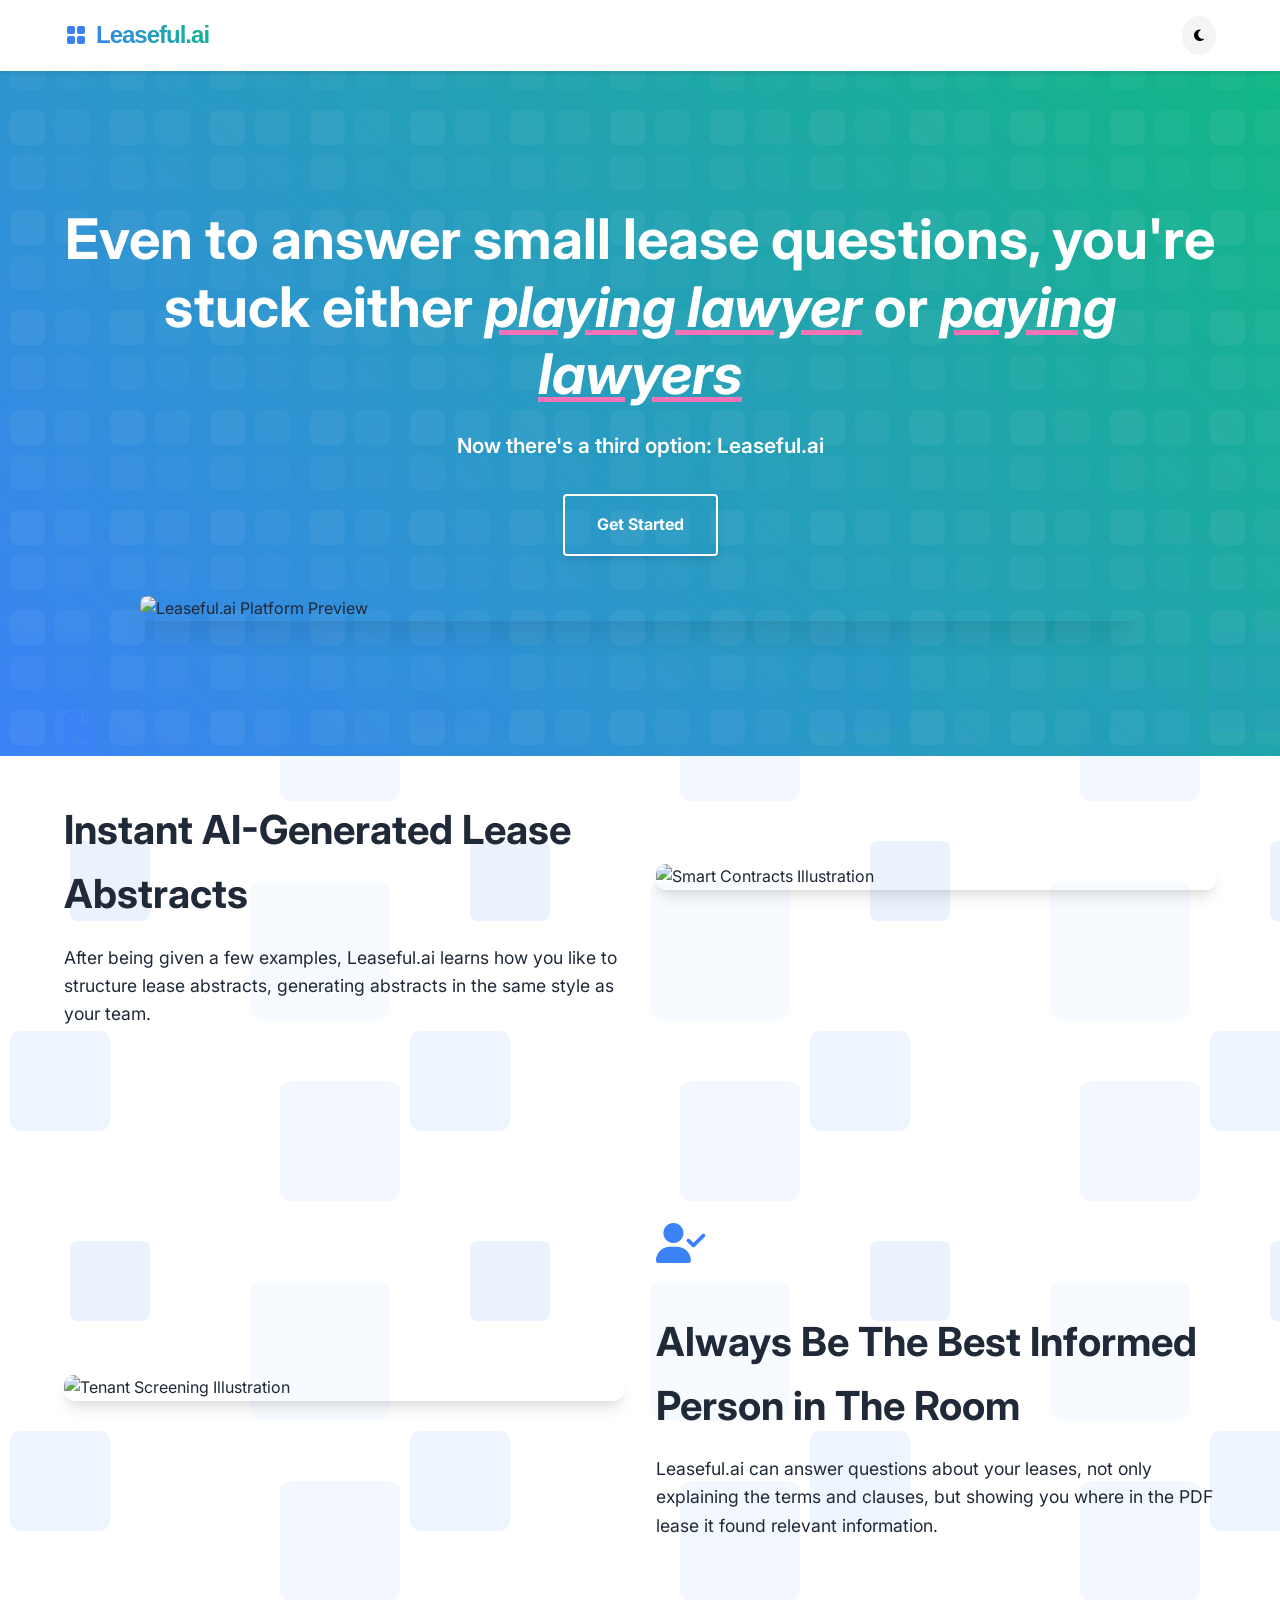
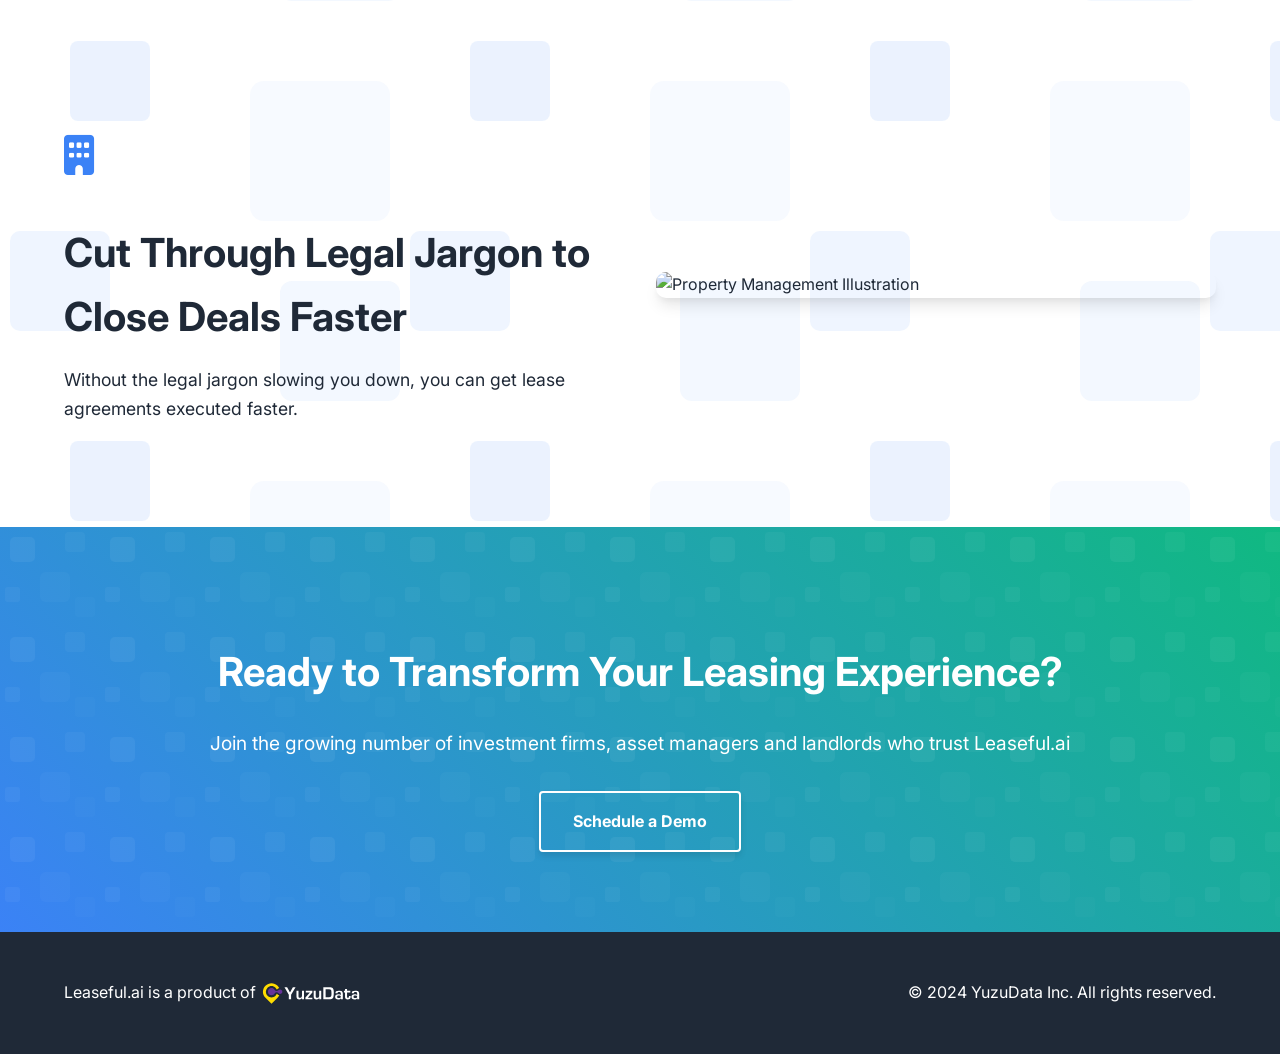
==== commit 40539237: "first draft of copy" ====
--- a/index.html
+++ b/index.html
@@ -39,8 +39,8 @@
     <main>
         <section class="hero">
             <div class="container hero-content">
-                <h1>Revolutionize Your Leasing Process</h1>
-                <p>Harness the power of AI to streamline operations and boost efficiency</p>
+                <h1>Even to answer small lease questions, you're stuck either <span class="accent-color">playing lawyer</span> or <span class="accent-color">paying lawyers</span></h1>
+                <p>Now there's a third option: Leaseful.ai</p>
                 <a href="#" class="cta-button">Get Started</a>
             </div>
         </section>
@@ -57,8 +57,8 @@
                 <div class="feature">
                     <div class="feature-content">
                         <div class="feature-icon"><i class="fas fa-file-contract"></i></div>
-                        <h2>Smart Contracts</h2>
-                        <p>Generate and manage lease agreements with AI-powered accuracy and efficiency. Our system learns from thousands of contracts to provide you with the most up-to-date and legally sound agreements.</p>
+                        <h2>Instant AI-Generated Lease Abstracts</h2>
+                        <p>After being given a few examples, Leaseful.ai learns how you like to structure lease abstracts, generating abstracts in the same style as your team.</p>
                     </div>
                     <div class="feature-image">
                         <img src="https://placehold.co/600x400?text=Smart+Contracts+Illustration" alt="Smart Contracts Illustration">
@@ -68,8 +68,8 @@
                 <div class="feature">
                     <div class="feature-content">
                         <div class="feature-icon"><i class="fas fa-user-check"></i></div>
-                        <h2>Automated Tenant Screening</h2>
-                        <p>Say goodbye to manual background checks. Our AI automates the entire screening process, from credit assessments to reference checks, ensuring you find the perfect tenants quickly and reliably.</p>
+                        <h2>Always Be The Best Informed Person in The Room</h2>
+                        <p>Leaseful.ai can answer questions about your leases, not only explaining the terms and clauses, but showing you where in the PDF lease it found relevant information.</p>
                     </div>
                     <div class="feature-image">
                         <img src="https://placehold.co/600x400?text=Tenant+Screening+Illustration" alt="Tenant Screening Illustration">
@@ -79,8 +79,8 @@
                 <div class="feature">
                     <div class="feature-content">
                         <div class="feature-icon"><i class="fas fa-building"></i></div>
-                        <h2>Intelligent Property Management</h2>
-                        <p>From predictive maintenance to automated rent collection, our AI-driven system takes the hassle out of property management. Focus on growing your business while we handle the day-to-day operations.</p>
+                        <h2>Cut Through Legal Jargon to Close Deals Faster</h2>
+                        <p>Without the legal jargon slowing you down, you can get lease agreements executed faster.</p>
                     </div>
                     <div class="feature-image">
                         <img src="https://placehold.co/600x400?text=Property+Management+Illustration" alt="Property Management Illustration">
@@ -92,7 +92,7 @@
         <section class="cta-section">
             <div class="container">
                 <h2>Ready to Transform Your Leasing Experience?</h2>
-                <p>Join the growing number of property managers and landlords who trust Leaseful.ai</p>
+                <p>Join the growing number of investment firms, asset managers and landlords who trust Leaseful.ai</p>
                 <a href="#" class="cta-button">Schedule a Demo</a>
             </div>
         </section>
--- a/style.css
+++ b/style.css
@@ -2,13 +2,22 @@
     --primary-color: #3B82F6;
     --secondary-color: #10B981;
     --accent-color: #F472B6;
+    --accent-color-2: #f5788d;
     --bg-color: #ffffff;
     --text-color: #1F2937;
     --card-bg-color: #F3F4F6;
     --spacing-unit: 8px;
-    --svg-bg-color: rgba(59, 130, 246, 0.1); /* Light blue background for light mode */
+    --svg-bg-color: rgba(59, 130, 246, 0.2); /* Light blue background for light mode */
     --svg-pattern-color: rgba(59, 130, 246, 0.5); /* Darker blue pattern for light mode */
 }
+
+.accent-color {
+    /* color: var(--accent-color-2); */
+    text-decoration: underline;
+    text-decoration-color: var(--accent-color);
+    font-style: italic;
+}
+
 .container {
     width: 90%;
     max-width: 1200px;
@@ -225,7 +234,6 @@
     -webkit-mask-image: url("bkg_ptn_5.svg");
     mask-size: 400px 400px;
     -webkit-mask-size: 400px 400px;
-    opacity: 0.5;
     z-index: 1;
 }
 
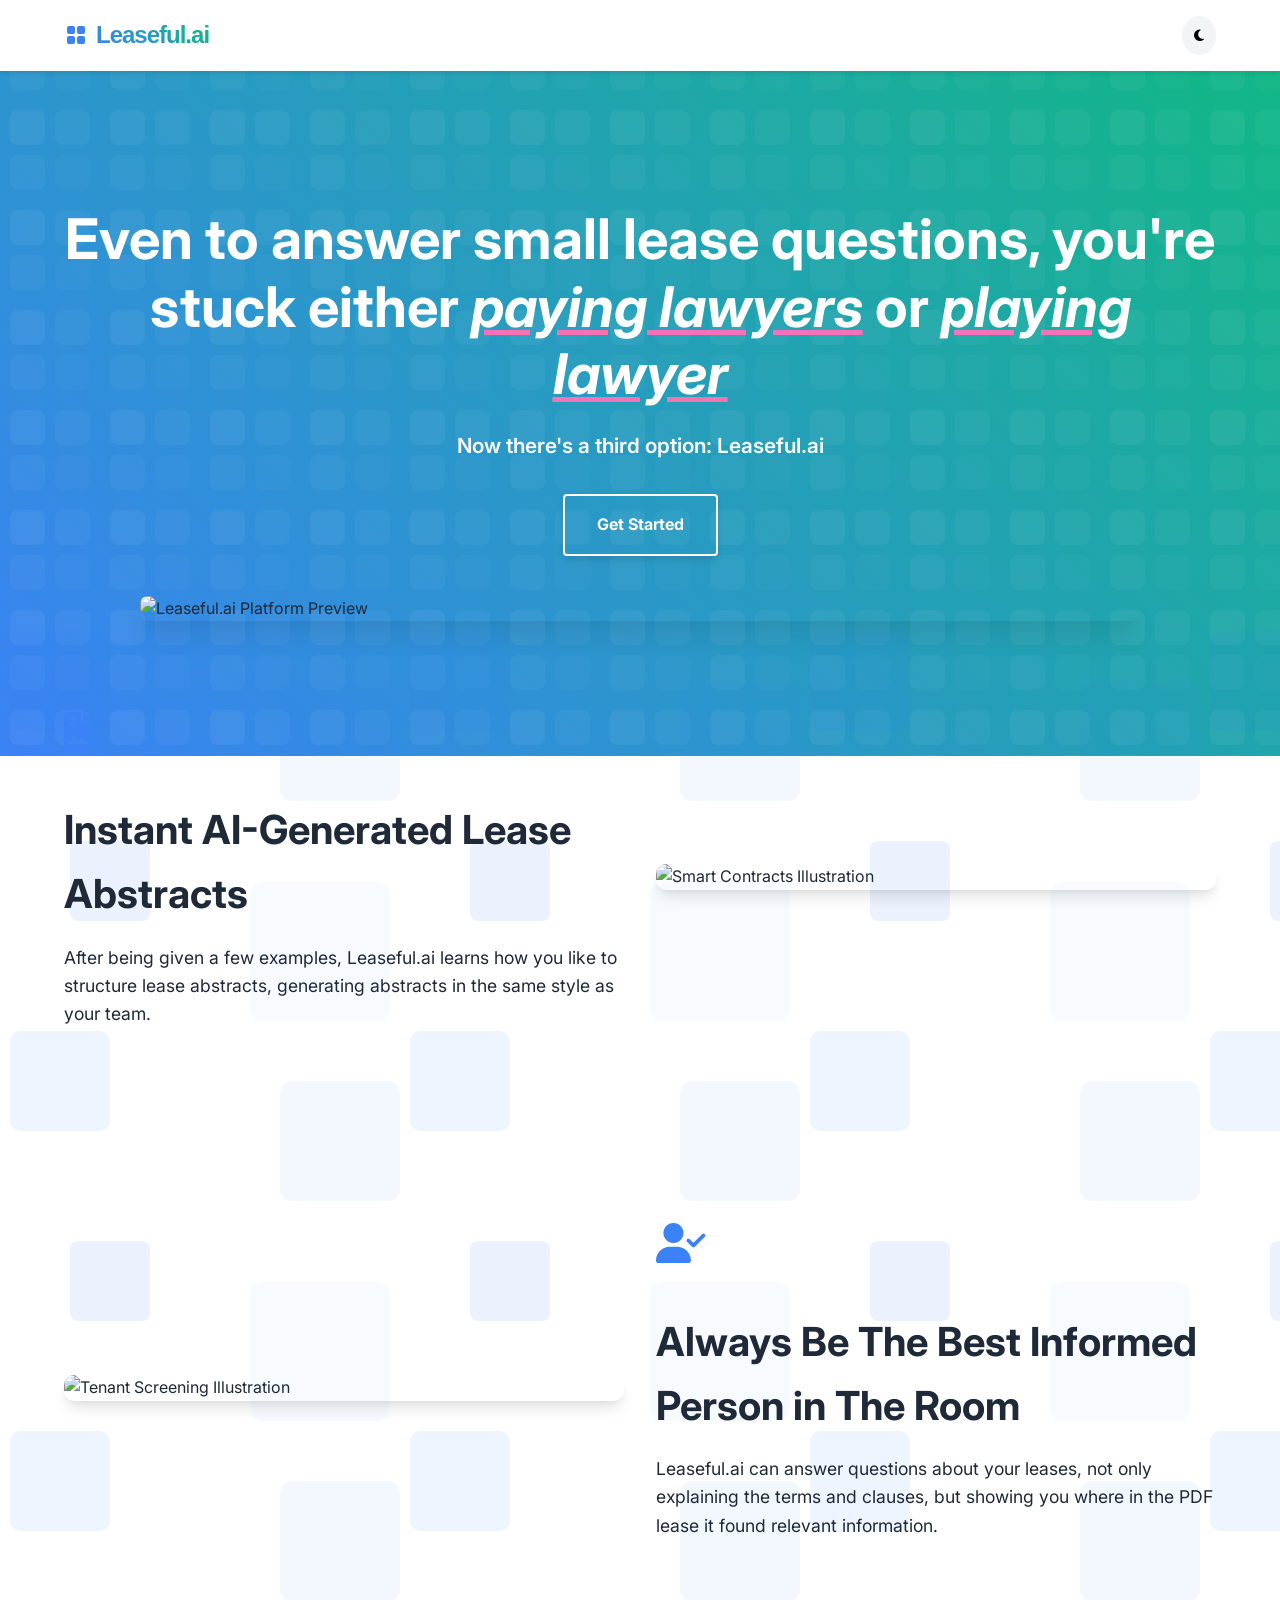
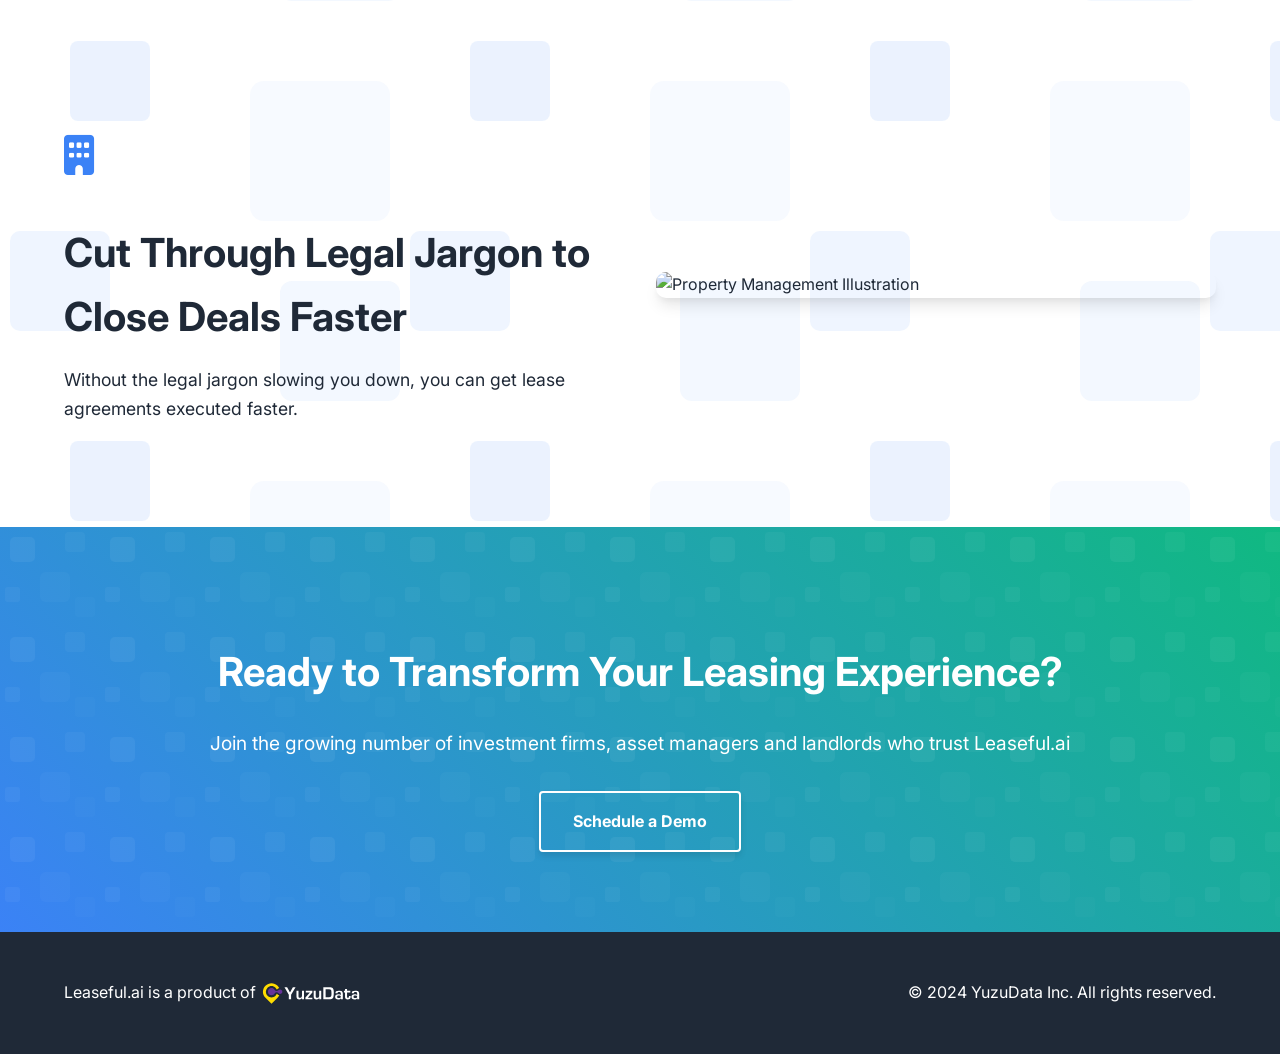
==== commit 33c1144e: "quick text change" ====
--- a/index.html
+++ b/index.html
@@ -39,7 +39,7 @@
     <main>
         <section class="hero">
             <div class="container hero-content">
-                <h1>Even to answer small lease questions, you're stuck either <span class="accent-color">playing lawyer</span> or <span class="accent-color">paying lawyers</span></h1>
+                <h1>Even to answer small lease questions, you're stuck either <span class="accent-color">paying lawyers</span> or <span class="accent-color">playing lawyer</span></h1>
                 <p>Now there's a third option: Leaseful.ai</p>
                 <a href="#" class="cta-button">Get Started</a>
             </div>
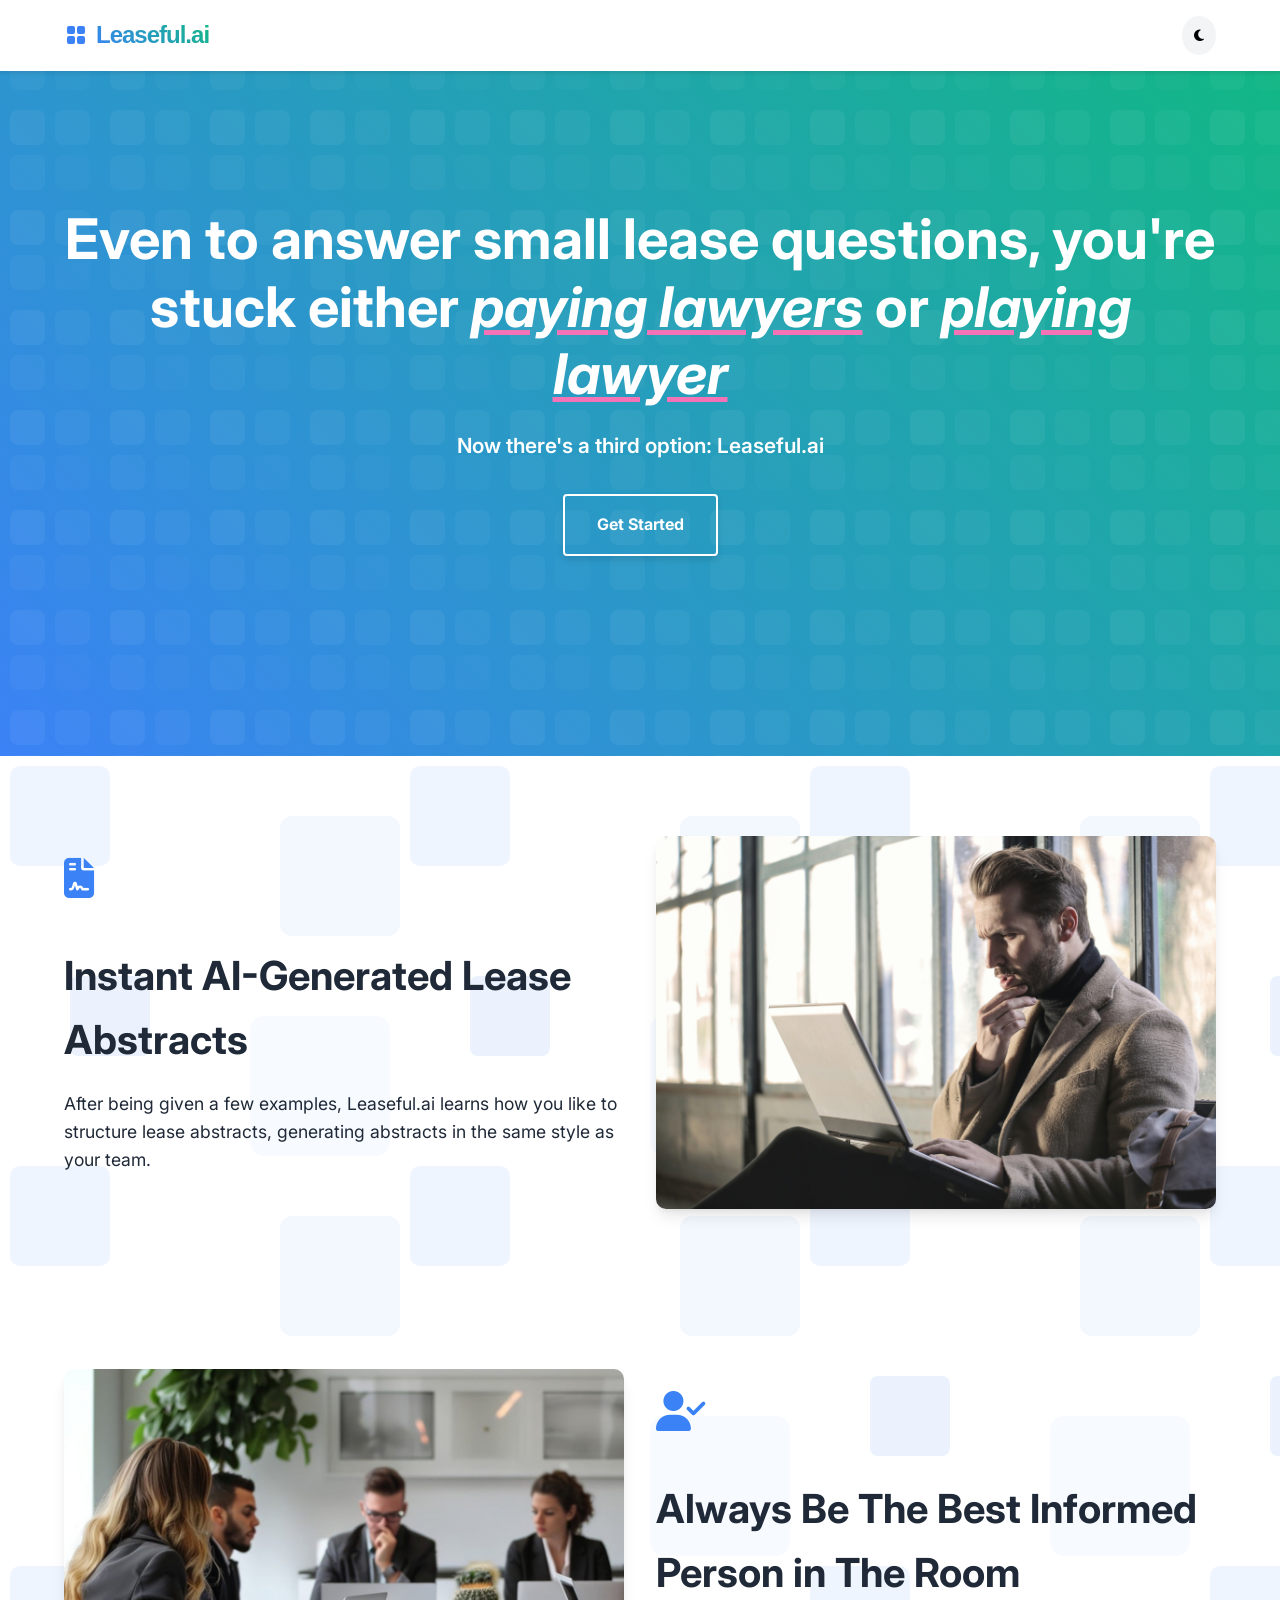
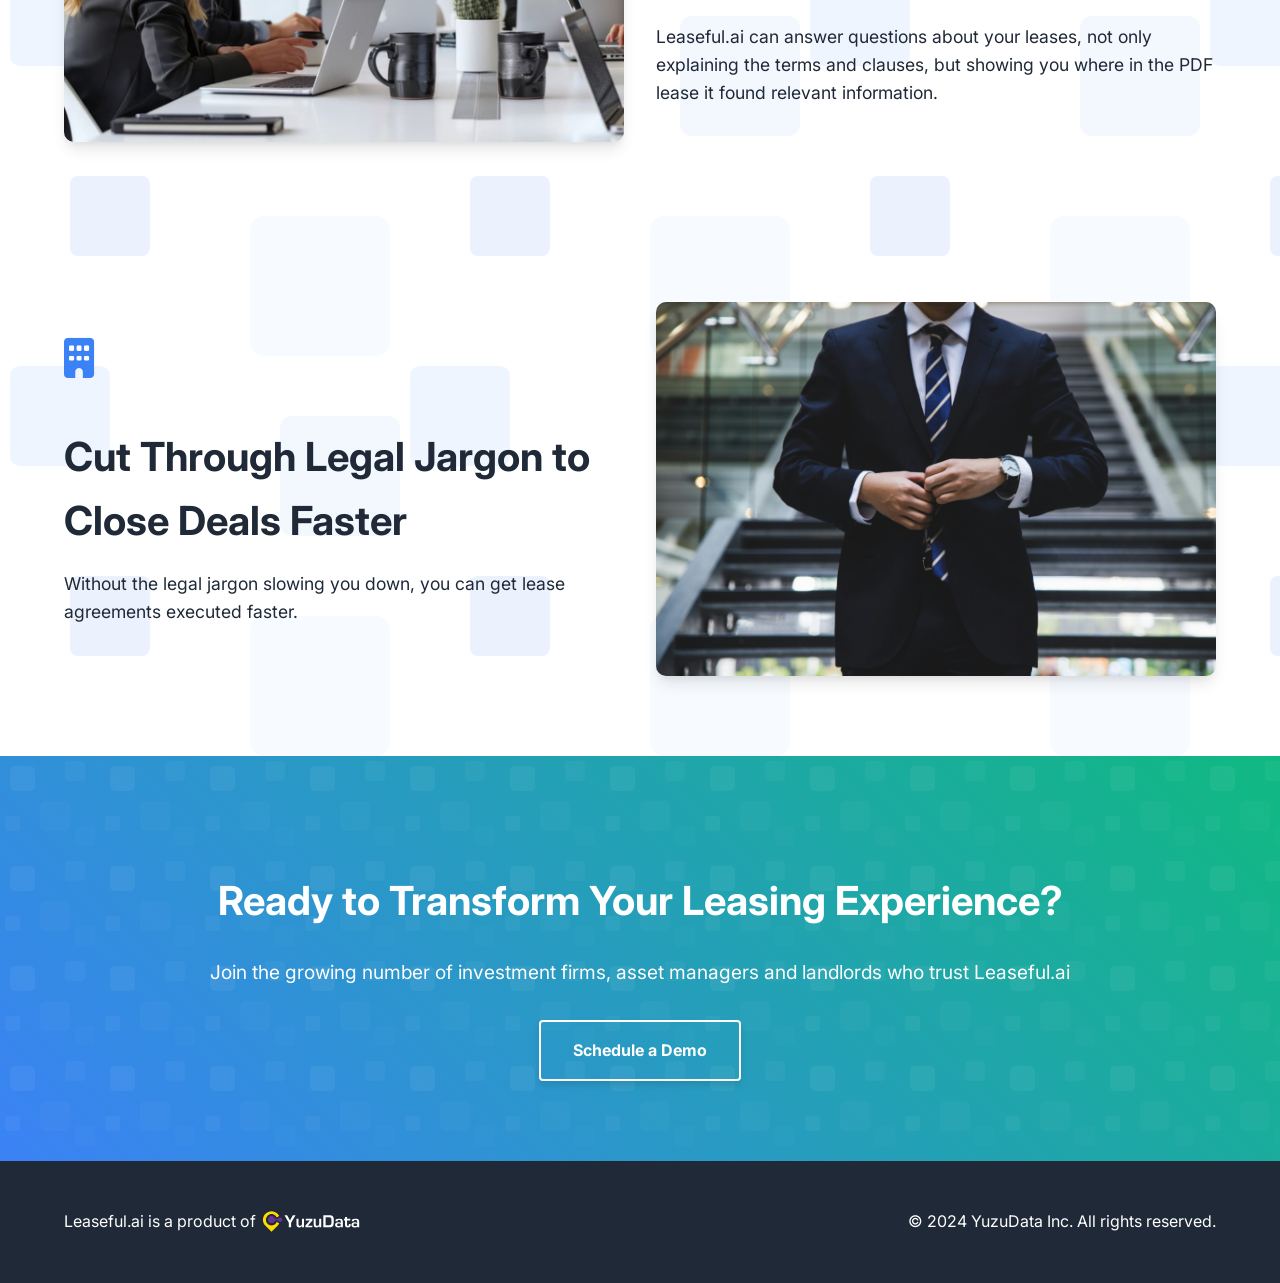
==== commit 7b293b09: "added images, disabled product preview" ====
--- a/index.html
+++ b/index.html
@@ -1,121 +1,177 @@
-<!DOCTYPE html>
+<!doctype html>
 <html lang="en">
-<head>
-    <meta charset="UTF-8">
-    <meta name="viewport" content="width=device-width, initial-scale=1.0">
-    <title>Leaseful.ai - Revolutionizing Leasing with AI</title>
-    <link href="https://fonts.googleapis.com/css2?family=Inter:wght@400;600;700&display=swap" rel="stylesheet">
-    <link rel="stylesheet" href="https://cdnjs.cloudflare.com/ajax/libs/font-awesome/6.4.0/css/all.min.css">
-    <link rel="stylesheet" href="style.css">
-    <script src="script.js" defer></script>
-</head>
-<body>
-    <header>
-        <nav class="container">
-            <div class="logo">
-                <svg width="24" height="24" viewBox="0 0 24 24" fill="none" xmlns="https://www.w3.org/2000/svg">
-                    <rect x="3" y="3" width="8" height="8" rx="2" fill="#3B82F6"/>
-                    <rect x="13" y="3" width="8" height="8" rx="2" fill="#3B82F6" fillOpacity="0.6"/>
-                    <rect x="3" y="13" width="8" height="8" rx="2" fill="#3B82F6" fillOpacity="0.6"/>
-                    <rect x="13" y="13" width="8" height="8" rx="2" fill="#3B82F6" fillOpacity="0.3"/>
-                </svg>
-                <span class="logo-text">Leaseful.ai</span>
-            </div>
-            <button class="mobile-menu-toggle" aria-label="Toggle mobile menu">
-                <i class="fas fa-bars"></i>
-            </button>
-            <div class="nav-links">
-                <!-- <a href="#features">Features</a> -->
-                <!-- <a href="#about">About</a> -->
-                <!-- <a href="#pricing">Pricing</a> -->
-                <!-- <a href="#contact">Contact</a> -->
-            </div>
-            <button id="darkModeToggle" aria-label="Toggle dark mode">
-                <i class="fas fa-moon"></i>
-            </button>
-        </nav>
-    </header>
+    <head>
+        <meta charset="UTF-8" />
+        <meta name="viewport" content="width=device-width, initial-scale=1.0" />
+        <title>Leaseful.ai - Revolutionizing Leasing with AI</title>
+        <link
+            href="https://fonts.googleapis.com/css2?family=Inter:wght@400;600;700&display=swap"
+            rel="stylesheet"
+        />
+        <link
+            rel="stylesheet"
+            href="https://cdnjs.cloudflare.com/ajax/libs/font-awesome/6.4.0/css/all.min.css"
+        />
+        <link rel="stylesheet" href="style.css" />
+        <script src="script.js" defer></script>
+    </head>
+    <body>
+        <header>
+            <nav class="container">
+                <div class="logo">
+                    <svg
+                        width="24"
+                        height="24"
+                        viewBox="0 0 24 24"
+                        fill="none"
+                        xmlns="https://www.w3.org/2000/svg"
+                    >
+                        <rect x="3" y="3" width="8" height="8" rx="2" fill="#3B82F6" />
+                        <rect
+                            x="13"
+                            y="3"
+                            width="8"
+                            height="8"
+                            rx="2"
+                            fill="#3B82F6"
+                            fillOpacity="0.6"
+                        />
+                        <rect
+                            x="3"
+                            y="13"
+                            width="8"
+                            height="8"
+                            rx="2"
+                            fill="#3B82F6"
+                            fillOpacity="0.6"
+                        />
+                        <rect
+                            x="13"
+                            y="13"
+                            width="8"
+                            height="8"
+                            rx="2"
+                            fill="#3B82F6"
+                            fillOpacity="0.3"
+                        />
+                    </svg>
+                    <span class="logo-text">Leaseful.ai</span>
+                </div>
+                <button class="mobile-menu-toggle" aria-label="Toggle mobile menu">
+                    <i class="fas fa-bars"></i>
+                </button>
+                <div class="nav-links">
+                    <!-- <a href="#features">Features</a> -->
+                    <!-- <a href="#about">About</a> -->
+                    <!-- <a href="#pricing">Pricing</a> -->
+                    <!-- <a href="#contact">Contact</a> -->
+                </div>
+                <button id="darkModeToggle" aria-label="Toggle dark mode">
+                    <i class="fas fa-moon"></i>
+                </button>
+            </nav>
+        </header>
 
-    <main>
-        <section class="hero">
-            <div class="container hero-content">
-                <h1>Even to answer small lease questions, you're stuck either <span class="accent-color">paying lawyers</span> or <span class="accent-color">playing lawyer</span></h1>
-                <p>Now there's a third option: Leaseful.ai</p>
-                <a href="#" class="cta-button">Get Started</a>
-            </div>
-        </section>
+        <main>
+            <section class="hero">
+                <div class="container hero-content">
+                    <h1>
+                        Even to answer small lease questions, you're stuck either
+                        <span class="accent-color">paying lawyers</span> or
+                        <span class="accent-color">playing lawyer</span>
+                    </h1>
+                    <p>Now there's a third option: Leaseful.ai</p>
+                    <a href="#" class="cta-button">Get Started</a>
+                </div>
+            </section>
 
-        <section class="platform-preview">
-            <div class="container">
-                <img src="https://placehold.co/1200x675?text=Leaseful.ai+Platform+Preview" alt="Leaseful.ai Platform Preview" class="platform-screenshot">
-            </div>
-        </section>
+            <!-- <section class="platform-preview">
+                <div class="container">
+                    <img src="https://placehold.co/1200x675?text=Leaseful.ai+Platform+Preview" alt="Leaseful.ai Platform Preview" class="platform-screenshot">
+                </div>
+            </section> -->
 
-        <section id="features" class="features-section">
-            <div class="container">
+            <section id="features" class="features-section">
+                <div class="container">
+                    <div class="feature">
+                        <div class="feature-content">
+                            <div class="feature-icon"><i class="fas fa-file-contract"></i></div>
+                            <h2>Instant AI-Generated Lease Abstracts</h2>
+                            <p>
+                                After being given a few examples, Leaseful.ai learns how you like to
+                                structure lease abstracts, generating abstracts in the same style as
+                                your team.
+                            </p>
+                        </div>
+                        <div class="feature-image">
+                            <img src="leaseful_1_600x400.png" alt="Smart Contracts Illustration" />
+                        </div>
+                    </div>
 
-                <div class="feature">
-                    <div class="feature-content">
-                        <div class="feature-icon"><i class="fas fa-file-contract"></i></div>
-                        <h2>Instant AI-Generated Lease Abstracts</h2>
-                        <p>After being given a few examples, Leaseful.ai learns how you like to structure lease abstracts, generating abstracts in the same style as your team.</p>
+                    <div class="feature">
+                        <div class="feature-content">
+                            <div class="feature-icon"><i class="fas fa-user-check"></i></div>
+                            <h2>Always Be The Best Informed Person in The Room</h2>
+                            <p>
+                                Leaseful.ai can answer questions about your leases, not only
+                                explaining the terms and clauses, but showing you where in the PDF
+                                lease it found relevant information.
+                            </p>
+                        </div>
+                        <div class="feature-image">
+                            <img src="leaseful_2_600x400.png" alt="Tenant Screening Illustration" />
+                        </div>
                     </div>
-                    <div class="feature-image">
-                        <img src="https://placehold.co/600x400?text=Smart+Contracts+Illustration" alt="Smart Contracts Illustration">
+
+                    <div class="feature">
+                        <div class="feature-content">
+                            <div class="feature-icon"><i class="fas fa-building"></i></div>
+                            <h2>Cut Through Legal Jargon to Close Deals Faster</h2>
+                            <p>
+                                Without the legal jargon slowing you down, you can get lease
+                                agreements executed faster.
+                            </p>
+                        </div>
+                        <div class="feature-image">
+                            <img
+                                src="leaseful_3_600x400.png"
+                                alt="Property Management Illustration"
+                            />
+                        </div>
                     </div>
                 </div>
+            </section>
 
-                <div class="feature">
-                    <div class="feature-content">
-                        <div class="feature-icon"><i class="fas fa-user-check"></i></div>
-                        <h2>Always Be The Best Informed Person in The Room</h2>
-                        <p>Leaseful.ai can answer questions about your leases, not only explaining the terms and clauses, but showing you where in the PDF lease it found relevant information.</p>
-                    </div>
-                    <div class="feature-image">
-                        <img src="https://placehold.co/600x400?text=Tenant+Screening+Illustration" alt="Tenant Screening Illustration">
-                    </div>
+            <section class="cta-section">
+                <div class="container">
+                    <h2>Ready to Transform Your Leasing Experience?</h2>
+                    <p>
+                        Join the growing number of investment firms, asset managers and landlords
+                        who trust Leaseful.ai
+                    </p>
+                    <a href="#" class="cta-button">Schedule a Demo</a>
                 </div>
-
-                <div class="feature">
-                    <div class="feature-content">
-                        <div class="feature-icon"><i class="fas fa-building"></i></div>
-                        <h2>Cut Through Legal Jargon to Close Deals Faster</h2>
-                        <p>Without the legal jargon slowing you down, you can get lease agreements executed faster.</p>
-                    </div>
-                    <div class="feature-image">
-                        <img src="https://placehold.co/600x400?text=Property+Management+Illustration" alt="Property Management Illustration">
-                    </div>
-                </div>
-            </div>
-        </section>
-
-        <section class="cta-section">
-            <div class="container">
-                <h2>Ready to Transform Your Leasing Experience?</h2>
-                <p>Join the growing number of investment firms, asset managers and landlords who trust Leaseful.ai</p>
-                <a href="#" class="cta-button">Schedule a Demo</a>
-            </div>
-        </section>
-    </main>
-    <footer>
-        <!-- <div class="footer-main">
+            </section>
+        </main>
+        <footer>
+            <!-- <div class="footer-main">
             <div class="container">
                 <p>Made with ❤️ in San Francisco</p>
             </div>
         </div> -->
-        <div class="footer-brand">
-            <div class="container">
-                <div class="footer-brand-item">
-                    Leaseful.ai is a product of<a href="https://yuzudata.com"><img src="yuzu_logo_white.svg" alt="YuzuData" class="yuzu-logo"></a>
-                </div>
-                <div class="footer-brand-item">
-                    <p>&copy; 2024 YuzuData Inc. All rights reserved.</p>
+            <div class="footer-brand">
+                <div class="container">
+                    <div class="footer-brand-item">
+                        Leaseful.ai is a product of<a href="https://yuzudata.com"
+                            ><img src="yuzu_logo_white.svg" alt="YuzuData" class="yuzu-logo"
+                        /></a>
+                    </div>
+                    <div class="footer-brand-item">
+                        <p>&copy; 2024 YuzuData Inc. All rights reserved.</p>
+                    </div>
                 </div>
             </div>
-        </div>
-    </footer>
-    <script>
-
-    </script>
-</body>
-</html>+        </footer>
+        <script></script>
+    </body>
+</html>
--- a/style.css
+++ b/style.css
@@ -41,6 +41,8 @@
     margin: 0;
     padding: 0;
     transition: background-color 0.3s, color 0.3s;
+    -webkit-font-smoothing: antialiased;
+    text-rendering: optimizeLegibility;
 }
 body.dark-mode {
     --bg-color: #111827;
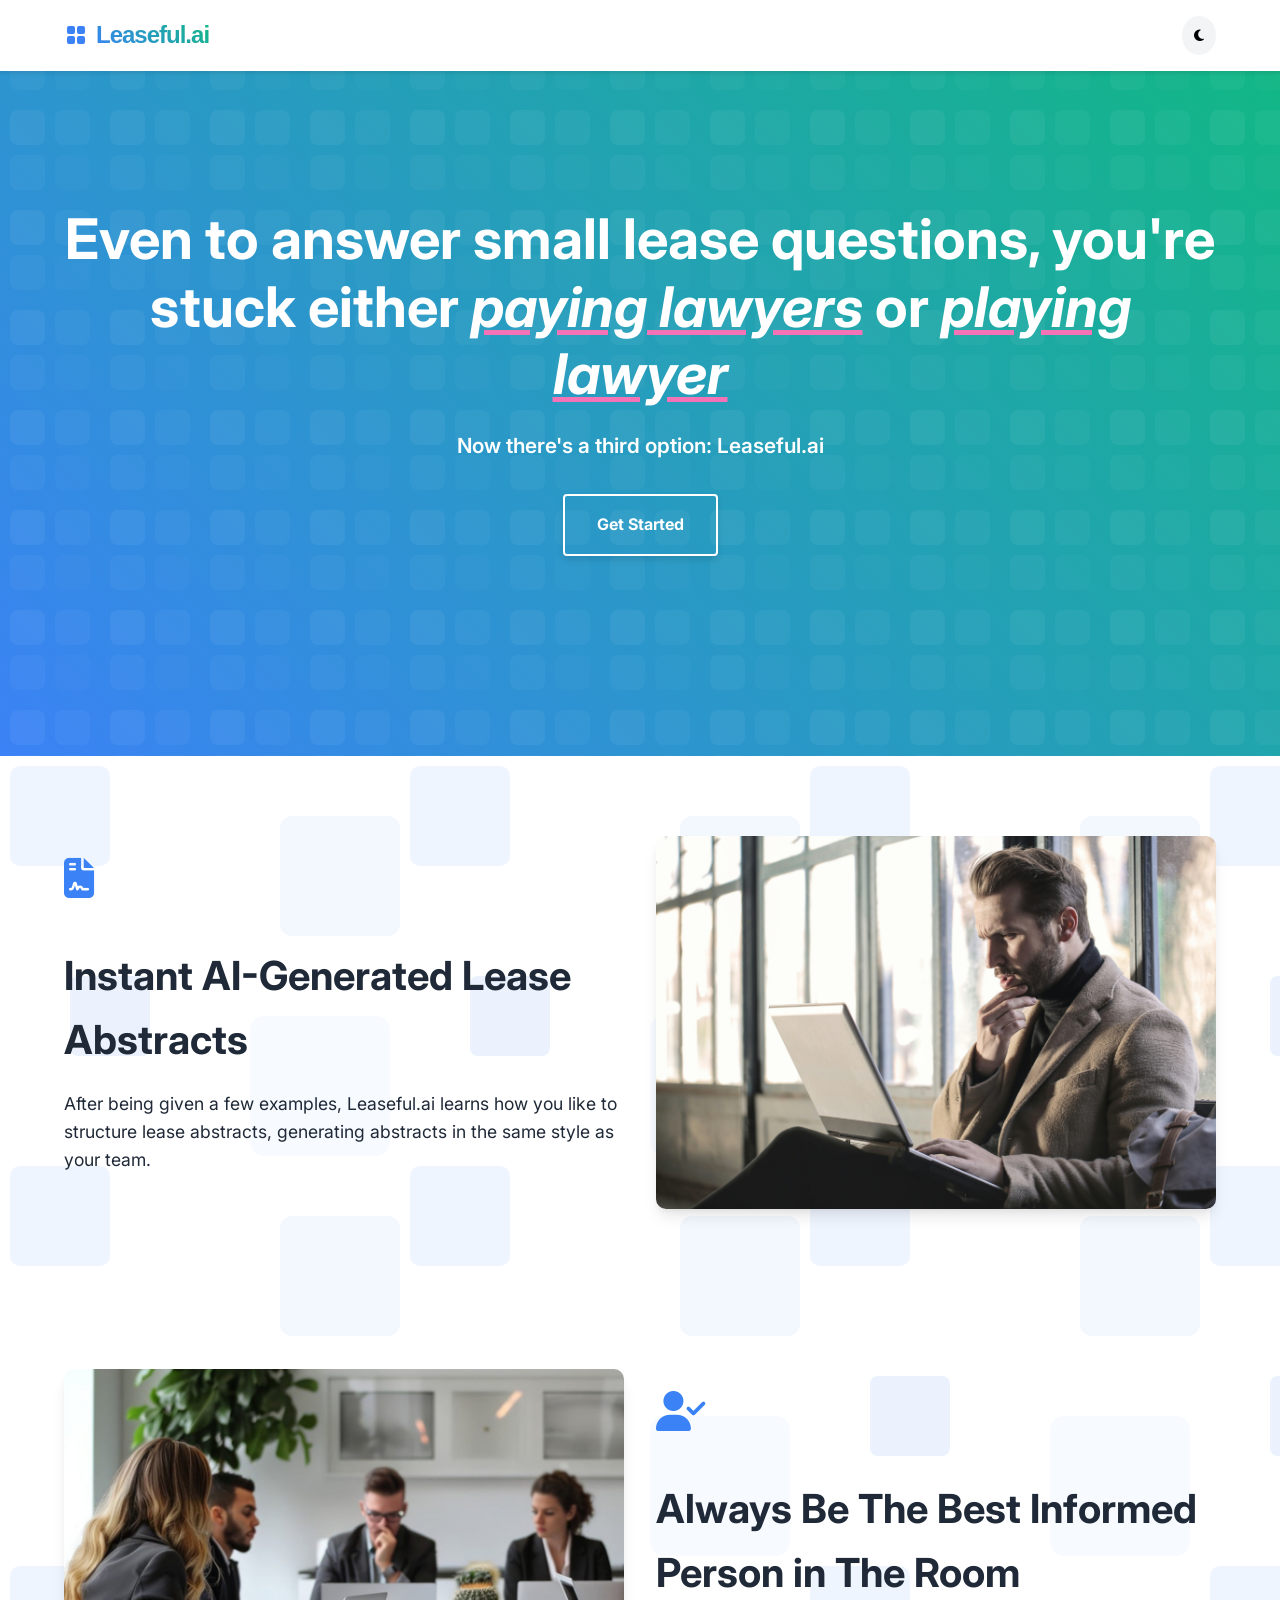
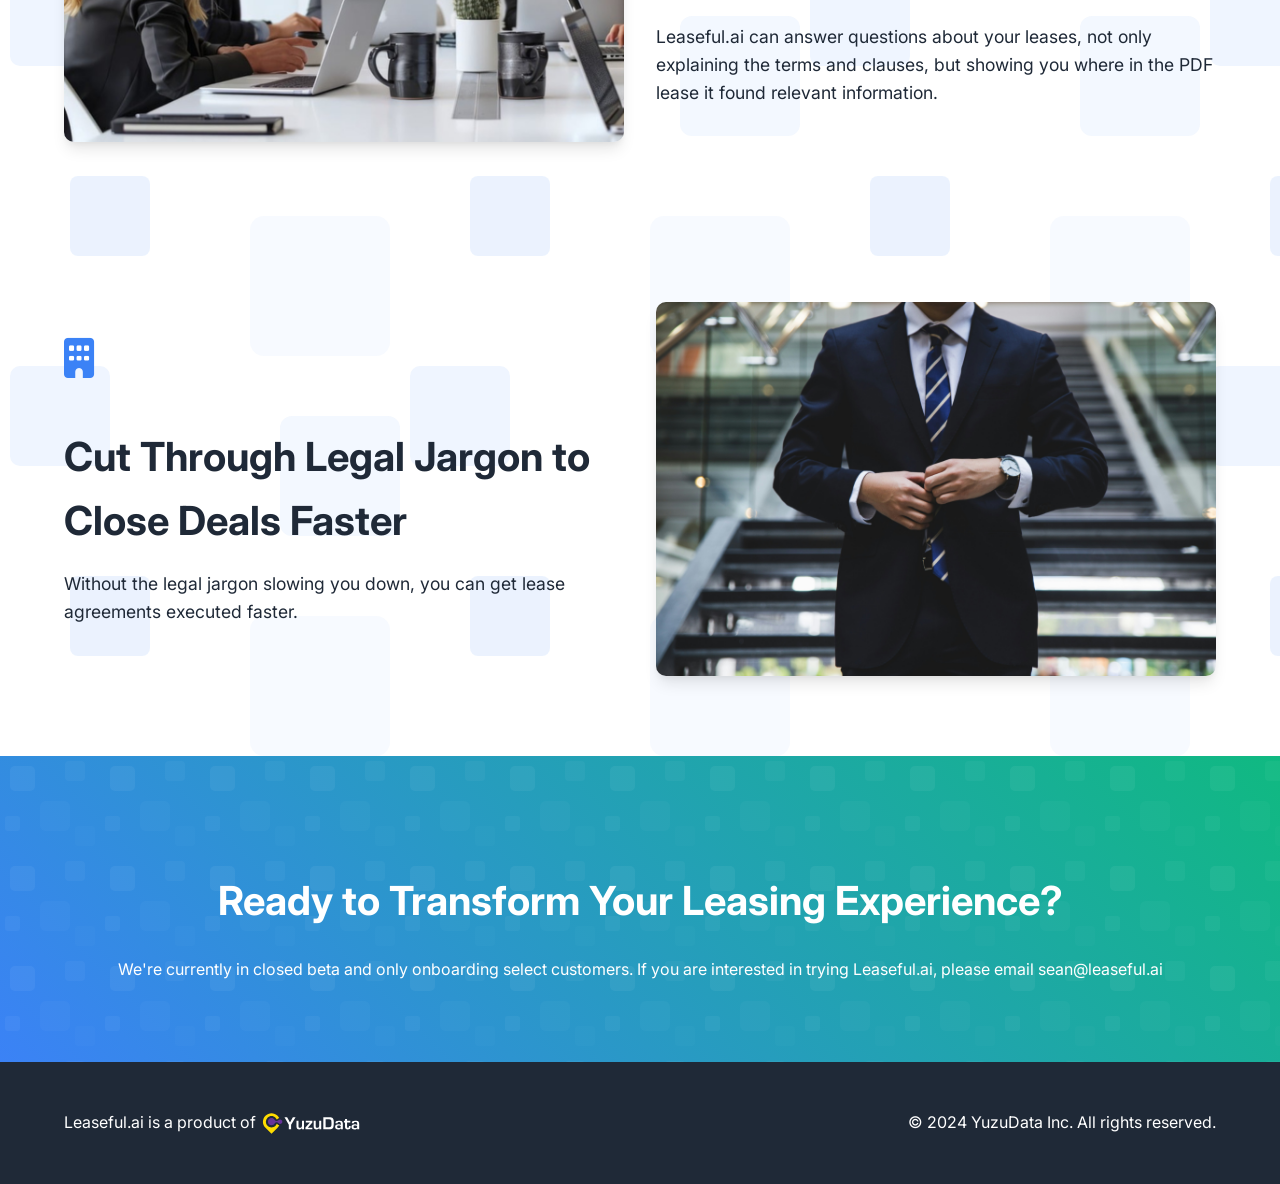
==== commit 6a8b6915: "fixed CTAs to say closed beta" ====
--- a/index.html
+++ b/index.html
@@ -81,7 +81,7 @@
                         <span class="accent-color">playing lawyer</span>
                     </h1>
                     <p>Now there's a third option: Leaseful.ai</p>
-                    <a href="#" class="cta-button">Get Started</a>
+                    <a href="#cta-section" class="cta-button">Get Started</a>
                 </div>
             </section>
 
@@ -142,14 +142,18 @@
                 </div>
             </section>
 
-            <section class="cta-section">
+            <section class="cta-section" id="cta-section">
                 <div class="container">
                     <h2>Ready to Transform Your Leasing Experience?</h2>
-                    <p>
+                    <!-- <p>
                         Join the growing number of investment firms, asset managers and landlords
                         who trust Leaseful.ai
-                    </p>
-                    <a href="#" class="cta-button">Schedule a Demo</a>
+                    </p> -->
+                    <span
+                        >We're currently in closed beta and only onboarding select customers. If you
+                        are interested in trying Leaseful.ai, please email sean@leaseful.ai</span
+                    >
+                    <!-- <a href="#" class="cta-button">Schedule a Demo</a> -->
                 </div>
             </section>
         </main>
